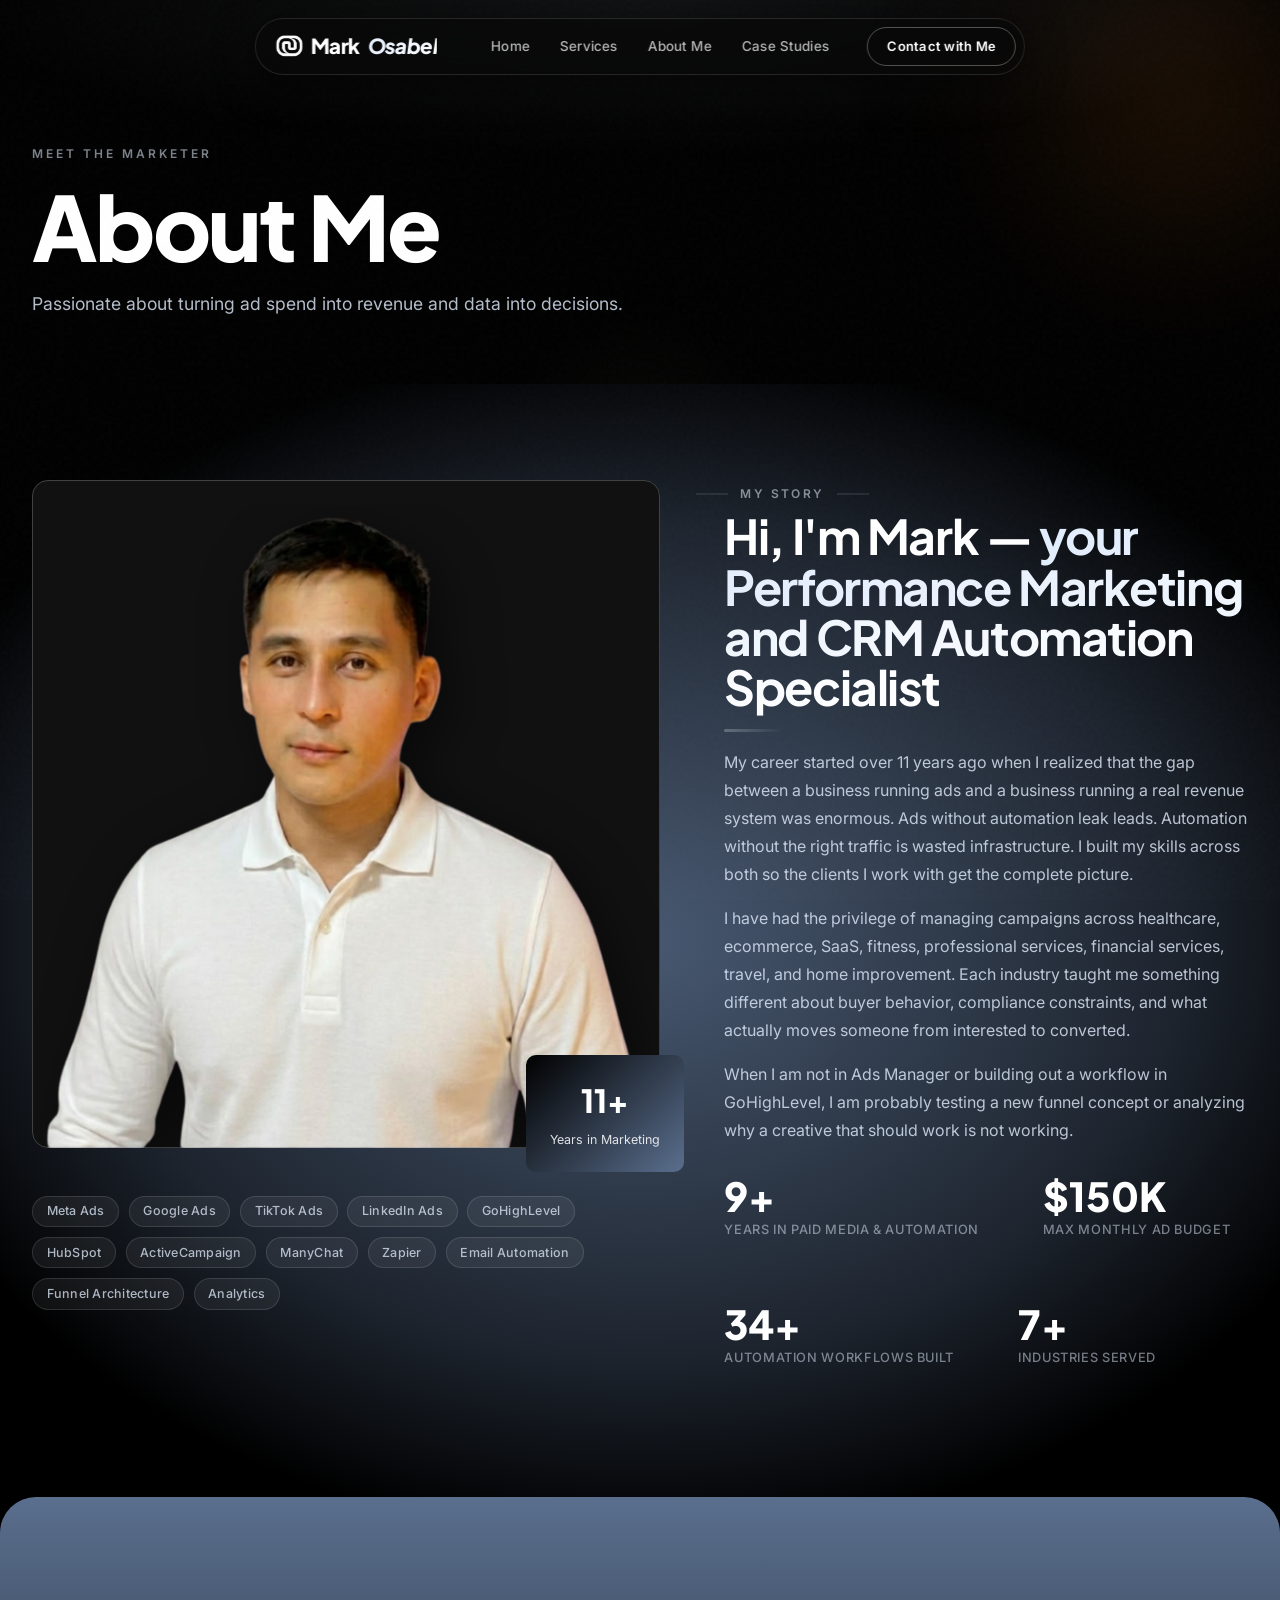
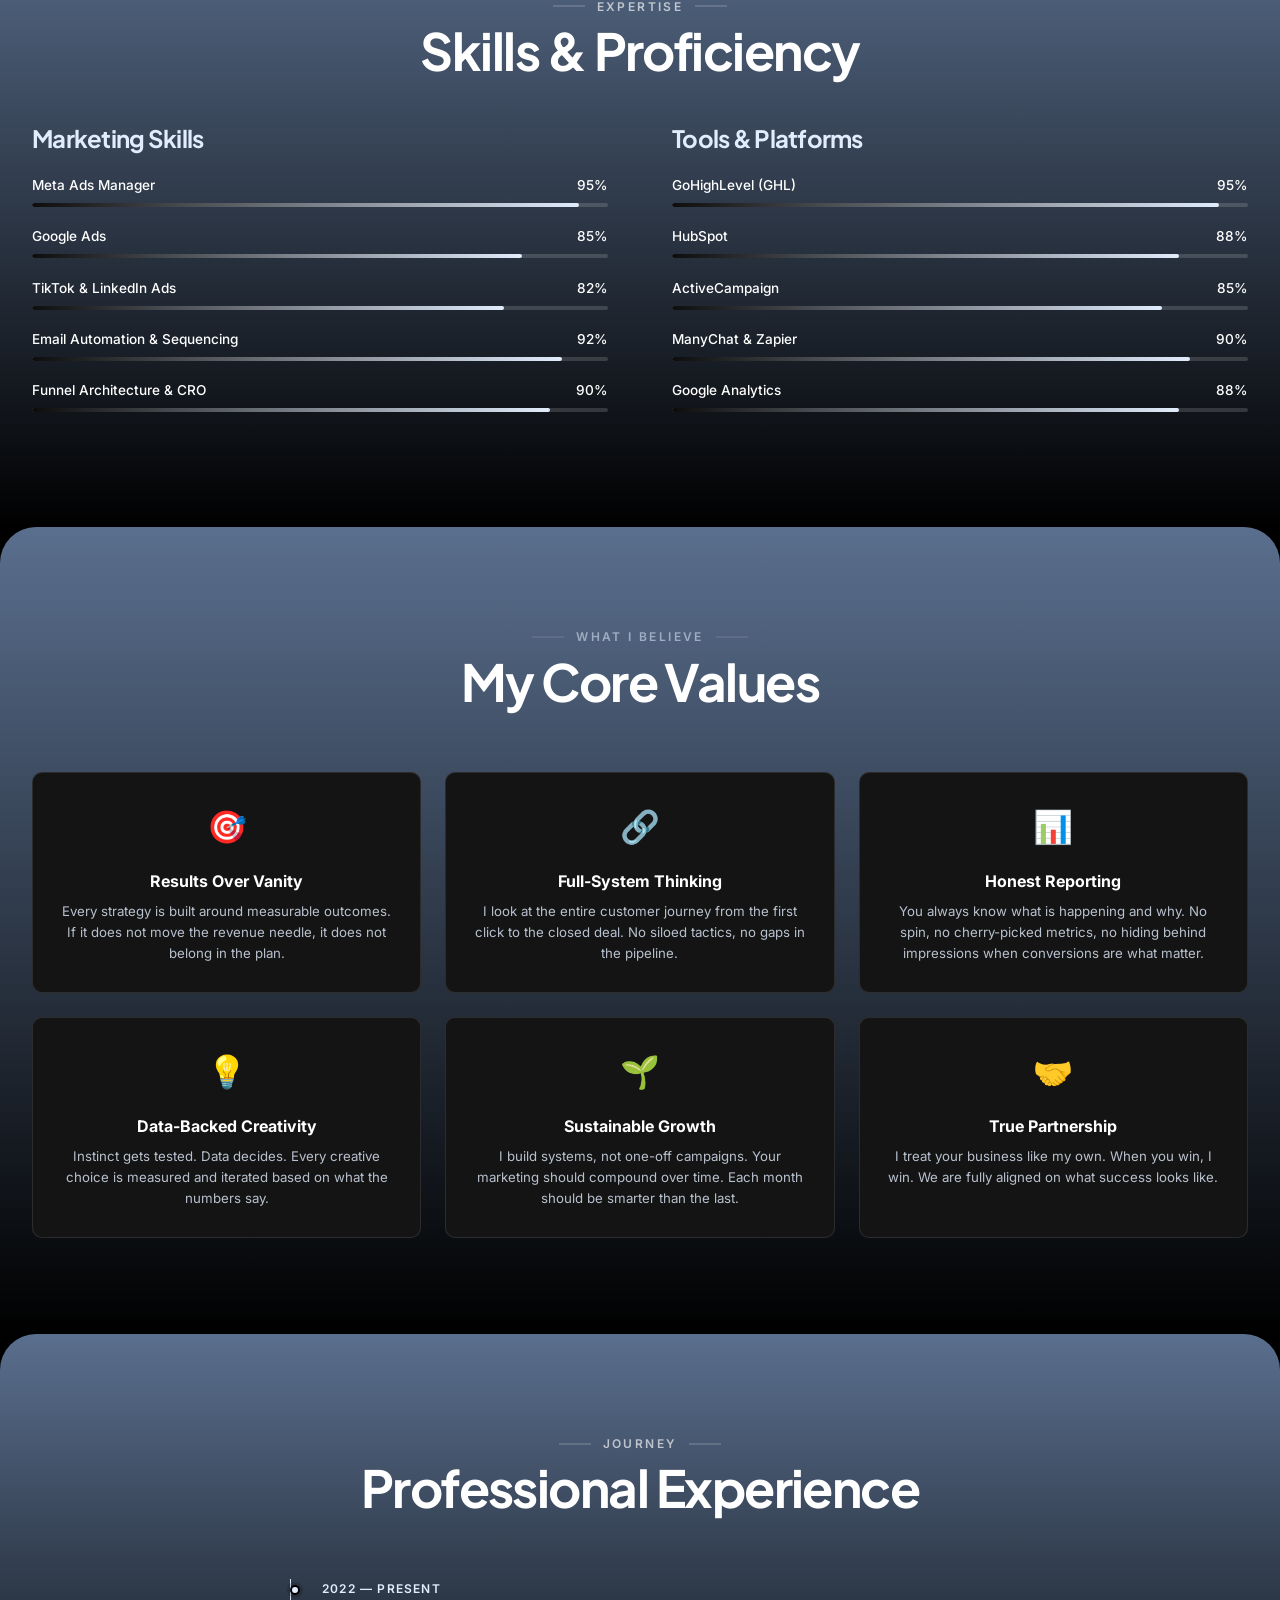
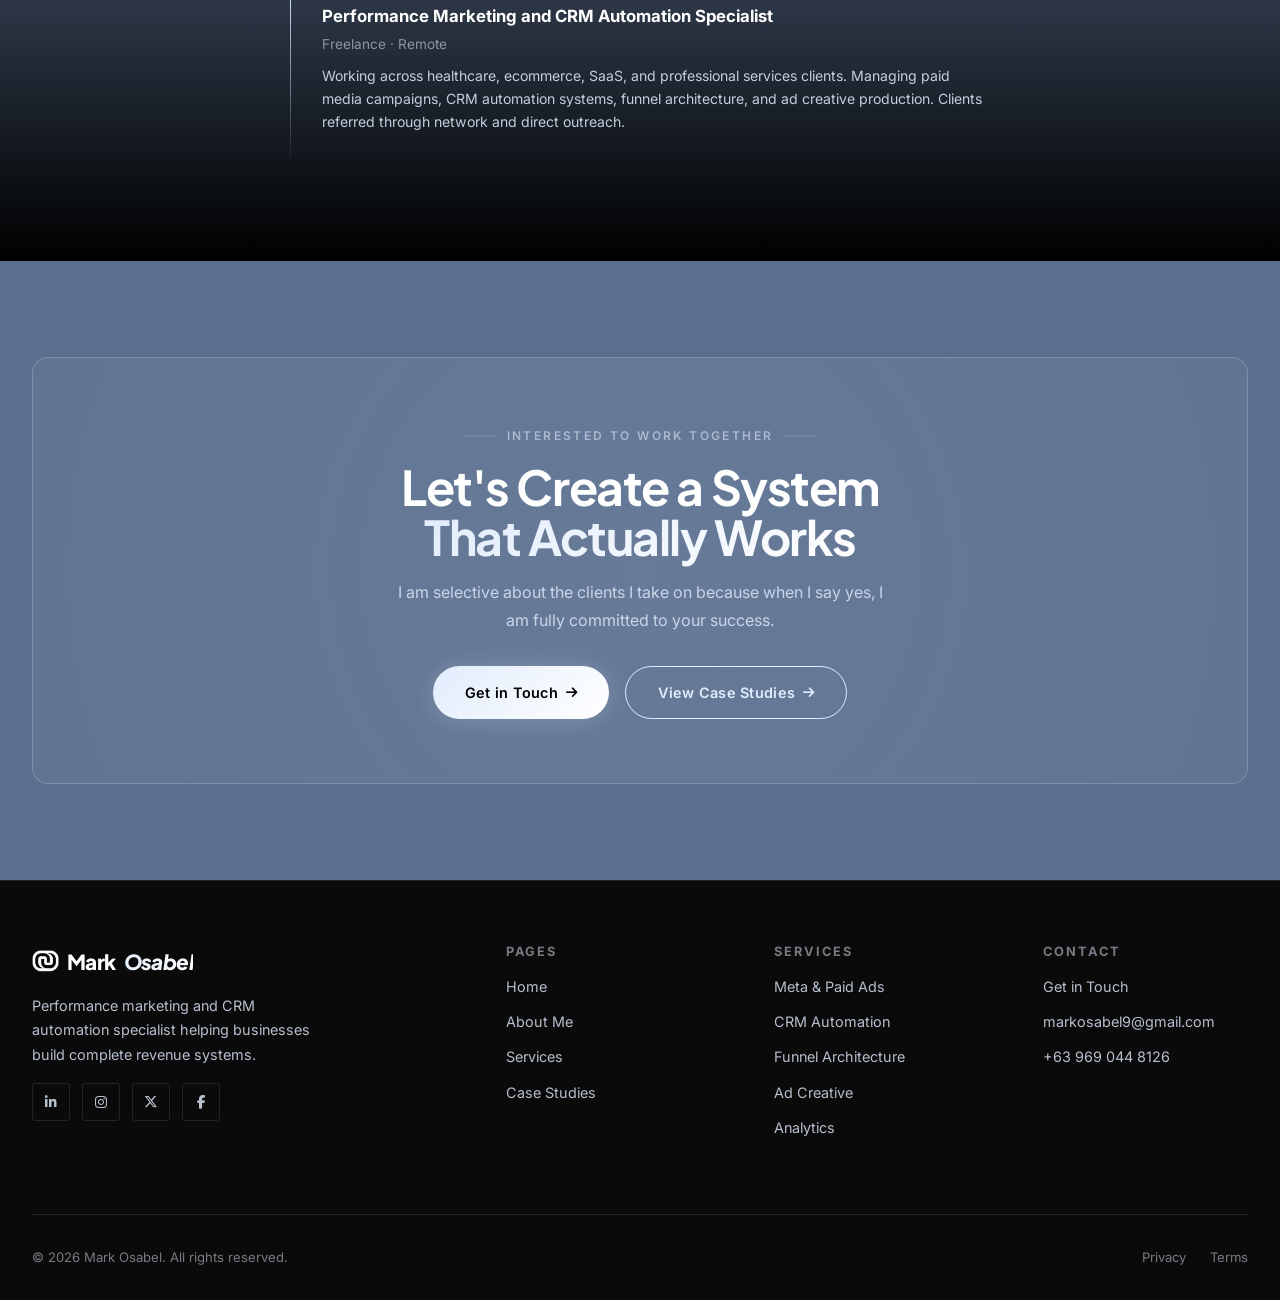
==== about.html @ a20d09ea "changing root folder to Mark_Portfolio" ====
<!DOCTYPE html>
<html lang="en">
<head>
  <meta charset="UTF-8" />
  <meta name="viewport" content="width=device-width, initial-scale=1.0" />
  <meta name="description" content="Learn about Mark Osabel — performance marketing and CRM automation specialist with 11+ years of experience in paid media and automation systems." />
  <title>About Me — Mark Osabel</title>
  <link rel="icon" href="data:image/svg+xml,<svg xmlns='http://www.w3.org/2000/svg' viewBox='0 0 100 100'><text y='.9em' font-size='90'>✦</text></svg>" />
  <link rel="stylesheet" href="css/main.css" />
  <link rel="stylesheet" href="css/animations.css" />
  <link rel="stylesheet" href="css/components.css" />
  <link rel="stylesheet" href="https://cdnjs.cloudflare.com/ajax/libs/font-awesome/6.5.0/css/all.min.css" />

  <style>
    /* ---- About Story ---- */
    .about-story-grid {
      display: grid;
      grid-template-columns: 1.2fr 1fr;
      gap: 4rem;
      align-items: start;
    }

    .about-story-img-wrap {
      position: relative;
    }

    .about-story-img {
      border-radius: var(--radius-xl);
      overflow: hidden;
      aspect-ratio: 16/17;
      background: #111111;
    }

    .about-story-img img {
      width: 100%; height: 100%;
      object-fit: contain;
      object-position: center bottom;
    }

    .about-story-img::after {
      content: '';
      position: absolute;
      inset: 0;
      border: 1px solid var(--border-accent);
      border-radius: var(--radius-xl);
      pointer-events: none;
    }

    .about-img-placeholder {
      width: 100%; height: 100%;
      background: linear-gradient(135deg, var(--dark-brown), var(--bg-surface-3));
      display: flex;
      align-items: center;
      justify-content: center;
      font-size: 5rem;
      color: var(--text-muted);
    }

    .about-accent-card {
      position: absolute;
      bottom: -1.5rem;
      right: -1.5rem;
      background: linear-gradient(135deg, #000000, #5A6F8E);
      color: var(--cream);
      border-radius: var(--radius-lg);
      padding: 1.25rem 1.5rem;
      text-align: center;
      min-width: 130px;
    }

    .about-accent-card strong {
      display: block;
      font-family: var(--font-heading);
      font-size: 2rem;
      font-weight: 800;
    }

    .about-accent-card span {
      font-size: 0.78rem;
      opacity: 0.85;
    }

    /* Values */
    .values-grid {
      display: grid;
      grid-template-columns: repeat(3, 1fr);
      gap: 1.5rem;
    }

    .value-card {
      background: var(--bg-card);
      border: 1px solid var(--border);
      border-radius: var(--radius-lg);
      padding: 1.75rem;
      text-align: center;
      transition: var(--transition-md);
    }

    .value-card:hover {
      border-color: var(--border-accent);
      transform: translateY(-4px);
    }

    .value-icon {
      font-size: 2rem;
      margin-bottom: 1rem;
      display: block;
    }

    .value-title {
      font-size: 1rem;
      font-weight: 700;
      color: var(--cream);
      margin-bottom: 0.4rem;
    }

    .value-desc {
      font-size: 0.83rem;
      color: var(--text-secondary);
      line-height: 1.6;
    }

    /* Skills section */
    .skills-section {
      border-top: none;
      border-bottom: none;
    }

    /* Story section — black bg + radial glow (matches homepage about preview) */
    #about-story {
      background: #000000;
      position: relative;
      overflow: hidden;
    }
    #about-story::before {
      content: '';
      position: absolute;
      inset: 0;
      background: radial-gradient(ellipse 85% 75% at 50% 50%,
        rgba(90, 111, 142, 0.80) 0%,
        rgba(90, 111, 142, 0.32) 50%,
        transparent 72%);
      pointer-events: none;
      z-index: 0;
    }
    #about-story .container {
      position: relative;
      z-index: 1;
    }

    /* CTA section */
    #about-cta {
      background: #5A6F8E !important;
    }

    .skills-layout {
      display: grid;
      grid-template-columns: 1fr 1fr;
      gap: 4rem;
      align-items: start;
    }

    /* Experience timeline */
    .exp-section {}

    @media (max-width: 900px) {
      .about-story-grid  { grid-template-columns: 1fr; }
      .values-grid       { grid-template-columns: repeat(2, 1fr); }
      .skills-layout     { grid-template-columns: 1fr; }
      .about-accent-card { right: 0; }
    }

    @media (max-width: 540px) {
      .values-grid { grid-template-columns: 1fr; }
    }

    /* ---- Navbar: floating pill ---- */
    #navbar {
      position: fixed !important;
      top: 1.1rem !important;
      left: 50% !important;
      right: auto !important;
      transform: translateX(-50%) !important;
      z-index: 9999 !important;
      background: rgba(8, 8, 8, 0.48) !important;
      backdrop-filter: blur(20px) saturate(180%) !important;
      -webkit-backdrop-filter: blur(20px) saturate(180%) !important;
      border: 1px solid rgba(255, 255, 255, 0.13) !important;
      border-radius: 999px !important;
      box-shadow: 0 4px 32px rgba(0, 0, 0, 0.45) !important;
      overflow: hidden !important;
    }
  </style>
</head>
<body class="inner-page">
  <!-- Loader -->

  <div class="noise-overlay" aria-hidden="true"></div>
  <div id="cursor-spotlight" aria-hidden="true"></div>
  <div id="cursor-dot"       aria-hidden="true"></div>
  <div id="cursor-ring"      aria-hidden="true"></div>

  <!-- Navbar -->
  <nav id="navbar" role="navigation" aria-label="Main navigation">
    <div class="nav-inner">
      <a href="index.html" class="nav-logo"><img src="assets/images/logomark.png" alt="" class="nav-logo-img" aria-hidden="true">Mark<span>Osabel</span></a>
      <ul class="nav-links" role="list">
        <li><a href="index.html">Home</a></li>
        <li><a href="services.html">Services</a></li>
        <li><a href="about.html" class="active">About Me</a></li>
        <li><a href="case-studies.html">Case Studies</a></li>
      </ul>
      <div class="nav-cta">
        <a href="contact.html" class="btn btn-primary">Contact with Me</a>
      </div>
      <button class="nav-hamburger"><span></span><span></span><span></span></button>
    </div>
  </nav>
  <div class="nav-mobile-overlay">
    <a href="index.html">Home</a>
    <a href="services.html">Services</a>
    <a href="about.html">About Me</a>
    <a href="case-studies.html">Case Studies</a>
    <a href="contact.html" style="color:var(--accent-light);">Contact</a>
  </div>

  <!-- Page Hero -->
  <section class="page-hero">
    <div class="orb orb-1" aria-hidden="true"></div>
    <div class="container">
      <span class="page-hero-label">Meet the Marketer</span>
      <h1 class="page-hero-title reveal">About Me</h1>
      <p class="section-subtitle reveal" style="margin:0;text-align:left;">
        Passionate about turning ad spend into revenue and data into decisions.
      </p>
    </div>
  </section>

  <!-- Story Section -->
  <section class="section" id="about-story">
    <div class="container">
      <div class="about-story-grid">
        <div>
          <div class="about-story-img-wrap reveal-left">
            <div class="about-story-img">
              <img src="assets/images/profile.png" alt="Mark Osabel" />
            </div>
            <div class="about-accent-card float-element">
              <strong>11+</strong>
              <span>Years in Marketing</span>
            </div>
          </div>
          <div class="skills-cloud" style="margin-top:3rem;">
            <span class="tag">Meta Ads</span>
            <span class="tag">Google Ads</span>
            <span class="tag">TikTok Ads</span>
            <span class="tag">LinkedIn Ads</span>
            <span class="tag">GoHighLevel</span>
            <span class="tag">HubSpot</span>
            <span class="tag">ActiveCampaign</span>
            <span class="tag">ManyChat</span>
            <span class="tag">Zapier</span>
            <span class="tag">Email Automation</span>
            <span class="tag">Funnel Architecture</span>
            <span class="tag">Analytics</span>
          </div>
        </div>

        <div class="reveal-right">
          <span class="section-label">My Story</span>
          <h2 style="font-size:clamp(2rem,4vw,3rem);margin-bottom:1rem;text-align:left;">
            Hi, I'm Mark — <span class="text-accent">your Performance Marketing and CRM Automation Specialist</span>
          </h2>
          <div class="divider"></div>

          <p style="margin-bottom:1rem;">
            My career started over 11 years ago when I realized that the gap between a business running ads and a business running a real revenue system was enormous. Ads without automation leak leads. Automation without the right traffic is wasted infrastructure. I built my skills across both so the clients I work with get the complete picture.
          </p>
          <p style="margin-bottom:1rem;">
            I have had the privilege of managing campaigns across healthcare, ecommerce, SaaS, fitness, professional services, financial services, travel, and home improvement. Each industry taught me something different about buyer behavior, compliance constraints, and what actually moves someone from interested to converted.
          </p>
          <p style="margin-bottom:2rem;">
            When I am not in Ads Manager or building out a workflow in GoHighLevel, I am probably testing a new funnel concept or analyzing why a creative that should work is not working.
          </p>

          <div class="stats-row stagger-children" style="margin-bottom:2rem;">
            <div class="stat-item">
              <span class="stat-number" data-counter data-target="11" data-suffix="+">11+</span>
              <span class="stat-label">Years in Paid Media &amp; Automation</span>
            </div>
            <div class="stat-item">
              <span class="stat-number">$150K</span>
              <span class="stat-label">Max Monthly Ad Budget</span>
            </div>
            <div class="stat-item">
              <span class="stat-number" data-counter data-target="40" data-suffix="+">40+</span>
              <span class="stat-label">Automation Workflows Built</span>
            </div>
            <div class="stat-item">
              <span class="stat-number" data-counter data-target="8" data-suffix="+">8+</span>
              <span class="stat-label">Industries Served</span>
            </div>
          </div>
        </div>
      </div>
    </div>
  </section>

  <!-- Skills Section -->
  <section class="section section-light skills-section section-gradient" id="about-skills">
    <div class="container">
      <div class="section-header" style="margin-bottom:3rem;">
        <span class="section-label">Expertise</span>
        <h2 class="section-title reveal">Skills &amp; Proficiency</h2>
      </div>

        <div class="skills-layout">
        <div class="reveal-left">
          <h4 style="margin-bottom:1.5rem;color:var(--accent-light);">Marketing Skills</h4>

          <div class="skill-bar-wrap">
            <div class="skill-bar-label"><span>Meta Ads Manager</span><span>95%</span></div>
            <div class="skill-bar-track"><div class="skill-bar-fill" data-width="95%"></div></div>
          </div>
          <div class="skill-bar-wrap">
            <div class="skill-bar-label"><span>Google Ads</span><span>85%</span></div>
            <div class="skill-bar-track"><div class="skill-bar-fill" data-width="85%"></div></div>
          </div>
          <div class="skill-bar-wrap">
            <div class="skill-bar-label"><span>TikTok &amp; LinkedIn Ads</span><span>82%</span></div>
            <div class="skill-bar-track"><div class="skill-bar-fill" data-width="82%"></div></div>
          </div>
          <div class="skill-bar-wrap">
            <div class="skill-bar-label"><span>Email Automation &amp; Sequencing</span><span>92%</span></div>
            <div class="skill-bar-track"><div class="skill-bar-fill" data-width="92%"></div></div>
          </div>
          <div class="skill-bar-wrap">
            <div class="skill-bar-label"><span>Funnel Architecture &amp; CRO</span><span>90%</span></div>
            <div class="skill-bar-track"><div class="skill-bar-fill" data-width="90%"></div></div>
          </div>
        </div>

        <div class="reveal-right">
          <h4 style="margin-bottom:1.5rem;color:var(--accent-light);">Tools &amp; Platforms</h4>

          <div class="skill-bar-wrap">
            <div class="skill-bar-label"><span>GoHighLevel (GHL)</span><span>95%</span></div>
            <div class="skill-bar-track"><div class="skill-bar-fill" data-width="95%"></div></div>
          </div>
          <div class="skill-bar-wrap">
            <div class="skill-bar-label"><span>HubSpot</span><span>88%</span></div>
            <div class="skill-bar-track"><div class="skill-bar-fill" data-width="88%"></div></div>
          </div>
          <div class="skill-bar-wrap">
            <div class="skill-bar-label"><span>ActiveCampaign</span><span>85%</span></div>
            <div class="skill-bar-track"><div class="skill-bar-fill" data-width="85%"></div></div>
          </div>
          <div class="skill-bar-wrap">
            <div class="skill-bar-label"><span>ManyChat &amp; Zapier</span><span>90%</span></div>
            <div class="skill-bar-track"><div class="skill-bar-fill" data-width="90%"></div></div>
          </div>
          <div class="skill-bar-wrap">
            <div class="skill-bar-label"><span>Google Analytics</span><span>88%</span></div>
            <div class="skill-bar-track"><div class="skill-bar-fill" data-width="88%"></div></div>
          </div>
        </div>
      </div>
    </div>
  </section>

  <!-- Values -->
  <section class="section section-gradient" id="about-values">
    <div class="container">
      <div class="section-header">
        <span class="section-label">What I Believe</span>
        <h2 class="section-title reveal">My Core Values</h2>
      </div>

      <div class="values-grid stagger-children">
        <div class="value-card" data-tilt="5">
          <span class="value-icon">🎯</span>
          <div class="value-title">Results Over Vanity</div>
          <p class="value-desc">Every strategy is built around measurable outcomes. If it does not move the revenue needle, it does not belong in the plan.</p>
        </div>
        <div class="value-card" data-tilt="5">
          <span class="value-icon">🔗</span>
          <div class="value-title">Full-System Thinking</div>
          <p class="value-desc">I look at the entire customer journey from the first click to the closed deal. No siloed tactics, no gaps in the pipeline.</p>
        </div>
        <div class="value-card" data-tilt="5">
          <span class="value-icon">📊</span>
          <div class="value-title">Honest Reporting</div>
          <p class="value-desc">You always know what is happening and why. No spin, no cherry-picked metrics, no hiding behind impressions when conversions are what matter.</p>
        </div>
        <div class="value-card" data-tilt="5">
          <span class="value-icon">💡</span>
          <div class="value-title">Data-Backed Creativity</div>
          <p class="value-desc">Instinct gets tested. Data decides. Every creative choice is measured and iterated based on what the numbers say.</p>
        </div>
        <div class="value-card" data-tilt="5">
          <span class="value-icon">🌱</span>
          <div class="value-title">Sustainable Growth</div>
          <p class="value-desc">I build systems, not one-off campaigns. Your marketing should compound over time. Each month should be smarter than the last.</p>
        </div>
        <div class="value-card" data-tilt="5">
          <span class="value-icon">🤝</span>
          <div class="value-title">True Partnership</div>
          <p class="value-desc">I treat your business like my own. When you win, I win. We are fully aligned on what success looks like.</p>
        </div>
      </div>
    </div>
  </section>

  <!-- Experience Timeline -->
  <section class="section section-light section-gradient" id="about-experience">
    <div class="container">
      <div class="section-header">
        <span class="section-label">Journey</span>
        <h2 class="section-title reveal">Professional Experience</h2>
      </div>

      <div style="max-width:700px;margin:0 auto;" class="reveal">
        <div class="timeline">
          <div class="timeline-item">
            <div class="timeline-date">2022 — Present</div>
            <div class="timeline-title">Performance Marketing and CRM Automation Specialist</div>
            <div class="timeline-company">Freelance · Remote</div>
            <p class="timeline-desc">Working across healthcare, ecommerce, SaaS, and professional services clients. Managing paid media campaigns, CRM automation systems, funnel architecture, and ad creative production. Clients referred through network and direct outreach.</p>
          </div>
        </div>
      </div>
    </div>
  </section>

  <!-- CTA -->
  <section class="section" id="about-cta">
    <div class="container">
      <div class="cta-band reveal-scale">
        <span class="section-label" style="margin-bottom:1rem;">Interested to Work Together</span>
        <h2>Let's Create a System<br/><span class="text-accent">That Actually Works</span></h2>
        <p>I am selective about the clients I take on because when I say yes, I am fully committed to your success.</p>
        <div style="display:flex;gap:1rem;justify-content:center;flex-wrap:wrap;">
          <a href="contact.html" class="btn btn-primary">Get in Touch <i class="fas fa-arrow-right"></i></a>
          <a href="case-studies.html" class="btn btn-secondary">View Case Studies <i class="fas fa-arrow-right"></i></a>
        </div>
      </div>
    </div>
  </section>

  <!-- Footer -->
  <footer>
    <div class="footer-inner">
      <div class="footer-top">
        <div class="footer-brand">
          <a href="index.html" class="nav-logo" style="font-size:1.3rem;"><img src="assets/images/logomark.png" alt="" class="nav-logo-img" aria-hidden="true">Mark<span>Osabel</span></a>
          <p>Performance marketing and CRM automation specialist helping businesses build complete revenue systems.</p>
          <div class="footer-social">
            <a href="#" class="social-link" aria-label="LinkedIn"><i class="fab fa-linkedin-in"></i></a>
            <a href="#" class="social-link" aria-label="Instagram"><i class="fab fa-instagram"></i></a>
            <a href="#" class="social-link" aria-label="Twitter/X"><i class="fab fa-x-twitter"></i></a>
            <a href="#" class="social-link" aria-label="Facebook"><i class="fab fa-facebook-f"></i></a>
          </div>
        </div>
        <div class="footer-col">
          <h5>Pages</h5>
          <ul>
            <li><a href="index.html">Home</a></li>
            <li><a href="about.html">About Me</a></li>
            <li><a href="services.html">Services</a></li>
            <li><a href="case-studies.html">Case Studies</a></li>
          </ul>
        </div>
        <div class="footer-col">
          <h5>Services</h5>
          <ul>
            <li><a href="services.html">Meta &amp; Paid Ads</a></li>
            <li><a href="services.html">CRM Automation</a></li>
            <li><a href="services.html">Funnel Architecture</a></li>
            <li><a href="services.html">Ad Creative</a></li>
            <li><a href="services.html">Analytics</a></li>
          </ul>
        </div>
        <div class="footer-col">
          <h5>Contact</h5>
          <ul>
            <li><a href="contact.html">Get in Touch</a></li>
            <li><a href="mailto:markosabel9@gmail.com">markosabel9@gmail.com</a></li>
            <li><a href="tel:+639690448126">+63 969 044 8126</a></li>
          </ul>
        </div>
      </div>
      <div class="footer-bottom">
        <span>© 2026 Mark Osabel. All rights reserved.</span>
        <div style="display:flex;gap:1.5rem;"><a href="#">Privacy</a><a href="#">Terms</a></div>
      </div>
    </div>
  </footer>

  <button id="back-to-top" aria-label="Back to top" style="position:fixed;bottom:2rem;right:2rem;width:44px;height:44px;background:var(--accent);color:var(--cream);border:none;border-radius:50%;display:flex;align-items:center;justify-content:center;font-size:1rem;cursor:pointer;opacity:0;visibility:hidden;transition:opacity 0.3s,visibility 0.3s,transform 0.3s;z-index:500;box-shadow:var(--shadow-accent);">
    <i class="fas fa-arrow-up"></i>
  </button>
  <style>#back-to-top.visible{opacity:1;visibility:visible;}#back-to-top:hover{transform:translateY(-3px);background:var(--accent-light);}</style>

  <script src="js/main.js"></script>
  <script src="js/cursor.js"></script>
  <script src="js/animations.js"></script>
</body>
</html>
---- css/main.css ----
# Gradient divider between hero and bento grid
.section-gradient-divider {
  width: 100%;
  height: 260px;
  background: linear-gradient(180deg, transparent 0%, #5A6F8E 100%);
  flex-shrink: 0;
  margin-top: -1px; /* prevent sub-pixel gap with hero section */
}
/* ============================================================
   FILE: css/main.css
   Global Styles, CSS Variables, Reset, Typography, Layout
   ============================================================ */

/* --- Google Fonts --- */
@import url('https://fonts.googleapis.com/css2?family=Plus+Jakarta+Sans:ital,wght@0,300;0,400;0,500;0,600;0,700;0,800;1,400&family=Inter:wght@300;400;500;600;700;800&display=swap');

/* --- CSS Custom Properties --- */
:root {
  /* Color Palette — Navy / Teal / Gold / Cream */
  --cream:          #ffffff;
  --warm-brown:     #0d0d0d;
  --dark-brown:     #080808;
  --dark-gray:      #050505;
  --near-black:     #000000;

  /* Extended palette */
  --accent:         #e1ecfc;
  --accent-light:   #e1ecfc;
  --accent-glow:    rgba(225, 236, 252, 0.10);
  --cream-muted:    rgba(255, 255, 255, 0.65);
  --cream-faint:    rgba(255, 255, 255, 0.08);

  /* Surfaces */
  --bg-primary:     #000000;
  --bg-surface:     #0a0a0a;
  --bg-surface-2:   #111111;
  --bg-surface-3:   #1a1a1a;
  --bg-card:        #141414;

  /* Text */
  --text-primary:   #ffffff;
  --text-secondary: rgba(225, 236, 252, 0.80);
  --text-muted:     rgba(225, 236, 252, 0.50);

  /* Borders */
  --border:         rgba(255, 255, 255, 0.10);
  --border-hover:   rgba(225, 236, 252, 0.35);
  --border-accent:  rgba(225, 236, 252, 0.22);

  /* Typography */
  --font-heading:   'Plus Jakarta Sans', -apple-system, sans-serif;
  --font-body:      'Inter', -apple-system, sans-serif;

  /* Spacing */
  --space-xs:  0.5rem;
  --space-sm:  1rem;
  --space-md:  2rem;
  --space-lg:  4rem;
  --space-xl:  6rem;
  --space-2xl: 8rem;

  /* Transitions */
  --ease:          cubic-bezier(0.4, 0, 0.2, 1);
  --ease-bounce:   cubic-bezier(0.34, 1.56, 0.64, 1);
  --ease-in:       cubic-bezier(0.4, 0, 1, 1);
  --ease-out:      cubic-bezier(0, 0, 0.2, 1);
  --transition:    all 0.3s var(--ease);
  --transition-md: all 0.5s var(--ease);
  --transition-slow: all 0.7s var(--ease);

  /* Shadows */
  --shadow-sm:     0 1px 4px rgba(0, 0, 0, 0.40);
  --shadow:        0 2px 16px rgba(0, 0, 0, 0.50);
  --shadow-lg:     0 6px 32px rgba(0, 0, 0, 0.60);
  --shadow-accent: 0 2px 24px rgba(225, 236, 252, 0.15);
  --shadow-glow:   0 0 48px rgba(225, 236, 252, 0.08);

  /* Border Radius — minimal/angular */
  --radius-sm:  3px;
  --radius:     6px;
  --radius-lg:  10px;
  --radius-xl:  16px;
  --radius-full: 999px;

  /* Layout */
  --max-width:     1280px;
  --nav-height:    80px;
}

/* --- Reset --- */
*, *::before, *::after {
  margin: 0;
  padding: 0;
  box-sizing: border-box;
}

html {
  font-size: 16px;
  scroll-behavior: smooth;
  -webkit-text-size-adjust: 100%;
}

body {
  background-color: var(--bg-primary);
  color: var(--text-primary);
  font-family: var(--font-body);
  font-weight: 400;
  line-height: 1.6;
  overflow-x: hidden;
  cursor: default;
  -webkit-font-smoothing: antialiased;
  -moz-osx-font-smoothing: grayscale;
}

/* Restore cursor on touch devices */
@media (hover: none) {
  body { cursor: auto; }
}

img {
  max-width: 100%;
  height: auto;
  display: block;
}

a {
  color: inherit;
  text-decoration: none;
  transition: var(--transition);
}

ul, ol {
  list-style: none;
}

button {
  cursor: pointer;
  font-family: var(--font-body);
  border: none;
  background: none;
  outline: none;
}

input, textarea, select {
  font-family: var(--font-body);
  outline: none;
}

/* --- Typography --- */
h1, h2, h3, h4, h5, h6 {
  font-family: var(--font-heading);
  font-weight: 700;
  line-height: 1.05;
  letter-spacing: -0.03em;
  color: #ffffff;
}

h1 { font-size: clamp(2.5rem, 6vw, 5rem); }
h2 { font-size: clamp(2rem, 4vw, 3.5rem); }
h3 { font-size: clamp(1.4rem, 2.5vw, 2rem); }
h4 { font-size: clamp(1.1rem, 2vw, 1.5rem); }
h5 { font-size: 1.1rem; }

p {
  color: rgba(225, 236, 252, 0.80);
  line-height: 1.75;
  font-size: 1rem;
}

/* --- Layout Utilities --- */
.container {
  width: 100%;
  max-width: var(--max-width);
  margin: 0 auto;
  padding: 0 var(--space-md);
}

@media (max-width: 768px) {
  .container { padding: 0 var(--space-sm); }
}

.section {
  padding: var(--space-xl) 0;
}

@media (max-width: 768px) {
  .section { padding: var(--space-lg) 0; }
}

.section-header {
  text-align: center;
  margin-bottom: var(--space-lg);
}

.section-label {
  display: inline-block;
  font-family: var(--font-body);
  font-size: 0.75rem;
  font-weight: 600;
  letter-spacing: 0.2em;
  text-transform: uppercase;
  color: rgba(225, 236, 252, 0.55);
  margin-bottom: var(--space-xs);
  position: relative;
  padding: 0 var(--space-sm);
}

.section-label::before,
.section-label::after {
  content: '';
  position: absolute;
  top: 50%;
  width: 2rem;
  height: 1px;
  background: rgba(255, 255, 255, 0.18);
  transform: translateY(-50%);
}
.section-label::before { right: 100%; margin-right: -var(--space-xs); right: calc(100% - 0.25rem); }
.section-label::after  { left: calc(100% - 0.25rem); }

.section-title {
  font-size: clamp(2rem, 4vw, 3.2rem);
  margin-bottom: var(--space-sm);
}

.section-subtitle {
  font-size: 1.1rem;
  color: var(--text-secondary);
  max-width: 600px;
  margin: 0 auto;
}

/* --- Buttons --- */
.btn {
  display: inline-flex;
  align-items: center;
  gap: 0.5rem;
  padding: 0.85rem 2rem;
  border-radius: var(--radius-full);
  font-family: var(--font-body);
  font-size: 0.9rem;
  font-weight: 600;
  letter-spacing: 0.02em;
  transition: var(--transition);
  position: relative;
  overflow: hidden;
  cursor: pointer;
  white-space: nowrap;
}

.btn::after {
  content: '';
  position: absolute;
  inset: 0;
  background: rgba(255, 255, 255, 0.06);
  opacity: 0;
  transition: var(--transition);
  border-radius: inherit;
}

.btn:hover::after { opacity: 1; }

/* Primary CTA: Gradient bg + dark text */
.btn-primary {
  background: linear-gradient(135deg, #e1ecfc, #ffffff);
  color: #000000;
  box-shadow: 0 2px 24px rgba(225, 236, 252, 0.22);
}

.btn-primary:hover {
  background: linear-gradient(135deg, #ffffff, #e1ecfc);
  color: #000000;
  transform: translateY(-2px);
  box-shadow: 0 8px 30px rgba(225, 236, 252, 0.28);
}

/* Secondary: Gradient border + text */
.btn-secondary {
  background: transparent;
  color: #e1ecfc;
  border: 1px solid #e1ecfc;
}

.btn-secondary:hover {
  background: linear-gradient(135deg, #e1ecfc, #ffffff);
  color: #000000;
  border-color: transparent;
  transform: translateY(-2px);
}

.btn-outline {
  background: transparent;
  color: rgba(225, 236, 252, 0.80);
  border: 1px solid rgba(255, 255, 255, 0.20);
  backdrop-filter: blur(10px);
}

.btn-outline:hover {
  background: rgba(255, 255, 255, 0.06);
  border-color: rgba(255, 255, 255, 0.40);
  color: #ffffff;
}

.btn svg, .btn i {
  font-size: 0.9em;
  transition: transform 0.3s var(--ease);
}

.btn:hover svg,
.btn:hover i {
  transform: translateX(3px);
}

/* Arrow icon */
.btn-arrow::after {
  content: '↗';
  font-style: normal;
  transition: transform 0.3s var(--ease);
  background: none;
  position: static;
  opacity: 1;
}
.btn-arrow:hover::after {
  transform: translate(3px, -3px);
  opacity: 1;
  background: none;
}

/* --- Tags / Badges --- */
.tag {
  display: inline-block;
  padding: 0.3rem 0.85rem;
  background: rgba(255, 255, 255, 0.06);
  border: 1px solid rgba(255, 255, 255, 0.12);
  border-radius: var(--radius-full);
  font-size: 0.78rem;
  font-weight: 500;
  color: rgba(225, 236, 252, 0.75);
  letter-spacing: 0.02em;
  transition: var(--transition);
}

.tag:hover {
  background: rgba(225, 236, 252, 0.10);
  border-color: #e1ecfc;
  color: #e1ecfc;
}

/* --- Grid Layouts --- */
.grid-2 { display: grid; grid-template-columns: repeat(2, 1fr); gap: var(--space-md); }
.grid-3 { display: grid; grid-template-columns: repeat(3, 1fr); gap: var(--space-md); }
.grid-4 { display: grid; grid-template-columns: repeat(4, 1fr); gap: var(--space-md); }

@media (max-width: 1024px) {
  .grid-4 { grid-template-columns: repeat(2, 1fr); }
  .grid-3 { grid-template-columns: repeat(2, 1fr); }
}

@media (max-width: 640px) {
  .grid-2, .grid-3, .grid-4 { grid-template-columns: 1fr; }
}

/* --- Dividers --- */
.divider {
  width: 60px;
  height: 3px;
  background: linear-gradient(90deg, rgba(255, 255, 255, 0.25), transparent);
  border-radius: var(--radius-full);
  margin: var(--space-sm) 0;
}

.divider-center { margin: var(--space-sm) auto; }

/* --- Utility classes --- */
.text-accent {
  background: linear-gradient(135deg, #e1ecfc, #ffffff);
  -webkit-background-clip: text;
  -webkit-text-fill-color: transparent;
  background-clip: text;
}
.text-cream    { color: var(--cream); }
.text-muted    { color: var(--text-muted); }
.text-center   { text-align: center; }
.text-right    { text-align: right; }
.italic        { font-style: italic; }
.font-heading  { font-family: var(--font-heading); }
.visually-hidden {
  position: absolute;
  width: 1px;
  height: 1px;
  overflow: hidden;
  clip: rect(0 0 0 0);
}

.flex         { display: flex; }
.flex-center  { display: flex; align-items: center; justify-content: center; }
.flex-between { display: flex; align-items: center; justify-content: space-between; }
.flex-col     { display: flex; flex-direction: column; }
.gap-sm       { gap: var(--space-sm); }
.gap-md       { gap: var(--space-md); }
.gap-lg       { gap: var(--space-lg); }

/* --- Page header (inner pages) --- */
.page-hero {
  padding: calc(var(--nav-height) + var(--space-lg)) 0 var(--space-lg);
  position: relative;
  overflow: hidden;
}

.page-hero::before {
  content: '';
  position: absolute;
  top: 0; left: 0; right: 0; bottom: 0;
  background: radial-gradient(ellipse 80% 60% at 50% 0%, rgba(225, 236, 252, 0.08), transparent 70%);
  pointer-events: none;
}

.page-hero-label {
  font-size: 0.75rem;
  font-weight: 600;
  letter-spacing: 0.25em;
  text-transform: uppercase;
  color: rgba(225, 236, 252, 0.55);
  margin-bottom: var(--space-sm);
  display: block;
}

.page-hero-title {
  font-size: clamp(3rem, 7vw, 6rem);
  font-weight: 800;
  color: #ffffff;
  margin-bottom: var(--space-sm);
}

/* --- Stats --- */
.stats-row {
  display: flex;
  gap: var(--space-lg);
  flex-wrap: wrap;
}

.stat-item {
  display: flex;
  flex-direction: column;
  gap: 0.25rem;
}

.stat-number {
  font-family: var(--font-heading);
  font-size: 2.5rem;
  font-weight: 800;
  color: #ffffff;
  line-height: 1;
}

.stat-label {
  font-size: 0.8rem;
  color: var(--text-muted);
  font-weight: 500;
  letter-spacing: 0.05em;
  text-transform: uppercase;
}

/* ============================================================
   SERVICES PREVIEW CARDS
   ============================================================ */
#services-cards {
  background: linear-gradient(180deg, #000000 0%, #5A6F8E 180px, #5A6F8E 100%);
  padding: 6rem 0 5rem;
  margin-top: 0;
  position: relative;
  z-index: 1;
}

.sc-container {
  width: 100%;
  max-width: 1280px;
  margin: 0 auto;
  padding: 0 2rem;
}

/* 2-column asymmetric bento grid */
.sc-grid {
  display: grid;
  grid-template-columns: 1.15fr 1fr;
  gap: 1.25rem;
  align-items: start;
}

/* Each card is the grid item — cardbg.png visible in padding around image */
.sc-card {
  border-radius: 20px;
  overflow: hidden;
  background-image: url('../assets/images/cardbg.png');
  background-size: cover;
  background-position: center;
  box-shadow: 0 20px 60px rgba(0, 0, 0, 0.45);
  border: 1px solid rgba(255, 255, 255, 0.08);
  display: flex;
  flex-direction: column;
  padding: 1rem;
  gap: 0.75rem;
}

/* Asymmetric heights — diagonal tall/short pattern */
.sc-card--1 { min-height: 500px; }
.sc-card--2 { min-height: 320px; }
.sc-card--3 { min-height: 320px; }
.sc-card--4 { min-height: 480px; }

/* Image container fills available card height */
.sc-card-img-wrap {
  flex: 1;
  border-radius: 12px;
  overflow: hidden;
  min-height: 120px;
}

.sc-card-img-wrap img {
  width: 100%;
  height: 100%;
  object-fit: cover;
  display: block;
}

.sc-card-body {
  flex-shrink: 0;
  padding: 0.25rem 0.25rem 0.25rem;
}

.sc-eyebrow {
  display: block;
  font-size: 0.75rem;
  font-weight: 700;
  letter-spacing: 0.18em;
  text-transform: uppercase;
  color: rgba(255, 255, 255, 0.55);
  margin-bottom: 0.35rem;
}


.sc-title-desc-wrap {
  display: flex;
  flex-direction: column;
  align-items: flex-start;
  gap: 0.25rem;
  position: relative;
}

.sc-title {
  font-size: 1.6rem;
  font-weight: 800;
  color: #ffffff;
  line-height: 1.15;
  margin: 0;
  transition: color 0.3s var(--ease);
}

.sc-desc {
  opacity: 0;
  max-height: 0;
  color: var(--accent-light);
  font-size: 1rem;
  font-weight: 500;
  margin-left: 0;
  margin-top: 0.25rem;
  overflow: hidden;
  transition: opacity 0.35s var(--ease), max-height 0.35s var(--ease);
  pointer-events: none;
}

.sc-card:hover .sc-desc,
.sc-card:focus-within .sc-desc {
  opacity: 1;
  max-height: 200px;
  pointer-events: auto;
  padding: 0.5rem 0.75rem;
}

.sc-card:hover .sc-title,
.sc-card:focus-within .sc-title {
  color: var(--accent);
}

@media (max-width: 600px) {
  .sc-grid { grid-template-columns: 1fr; }
  .sc-card--1, .sc-card--2, .sc-card--3, .sc-card--4 { min-height: 280px; }
}

/* ============================================================
   HERO → ABOUT GRADIENT DIVIDER
   ============================================================ */


/* ============================================================
   LIGHT SECTION — Floral White alternating backgrounds
   Smoky Black → Navy → Smoky Black → Navy…
   Apply class "section-light" to even sections.
   ============================================================ */
/* ---- Services Preview: scroll-driven gradient + rounded top corners ---- */
#services-preview {
  background: linear-gradient(to bottom, #5A6F8E 0%, #000000 100%);
  border-radius: 36px 36px 0 0;
  position: relative;
  overflow: hidden;
}

/* ---- Work (Case Studies) + Testimonials: same treatment ---- */
#work {
  background: linear-gradient(to bottom, #5A6F8E 0%, #000000 100%) !important;
  border-radius: 36px 36px 0 0;
  position: relative;
  overflow: hidden;
}

#testimonials {
  background: linear-gradient(to bottom, #5A6F8E 0%, #000000 100%);
  border-radius: 36px 36px 0 0;
  position: relative;
  overflow: hidden;
}

/* ---- Reusable scroll-driven gradient section (all pages) ---- */
.section-gradient {
  background: linear-gradient(to bottom, #5A6F8E 0%, #000000 100%) !important;
  border-radius: 36px 36px 0 0;
  position: relative;
  overflow: hidden;
  border-top: none !important;
  border-bottom: none !important;
}

.section-light {
  background: #5A6F8E;
  /* On slate blue — white text, dark cards */
  --accent-light:   #e1ecfc;
  --text-secondary: rgba(225, 236, 252, 0.85);
  --text-muted:     rgba(225, 236, 252, 0.55);
  --bg-card:        rgba(0, 0, 0, 0.28);
  --border:         rgba(255, 255, 255, 0.15);
  --border-hover:   rgba(225, 236, 252, 0.45);
  --border-accent:  rgba(255, 255, 255, 0.25);
  --accent-glow:    rgba(0, 0, 0, 0.15);
  --shadow-accent:  0 2px 24px rgba(0, 0, 0, 0.30);
}

/* Headings → White on Slate Blue */
.section-light h1, .section-light h2,
.section-light h3, .section-light h4,
.section-light h5, .section-light h6 { color: #ffffff; }

.section-light p             { color: rgba(225, 236, 252, 0.85); }
.section-light .text-accent {
  background: linear-gradient(135deg, #e1ecfc, #ffffff);
  -webkit-background-clip: text;
  -webkit-text-fill-color: transparent;
  background-clip: text;
}

/* Section chrome */
.section-light .section-label        { color: rgba(255, 255, 255, 0.65); }
.section-light .section-label::before,
.section-light .section-label::after  { background: rgba(255, 255, 255, 0.30); }
.section-light .section-subtitle     { color: rgba(225, 236, 252, 0.80); }
.section-light .stat-number          { color: #ffffff; }
.section-light .stat-label           { color: rgba(225, 236, 252, 0.60); }
.section-light .divider              { background: linear-gradient(90deg, rgba(255, 255, 255, 0.40), transparent); }

/* Service cards — dark card on blue bg */
.section-light .service-card {
  background: rgba(0, 0, 0, 0.28);
  box-shadow: 0 2px 20px rgba(0, 0, 0, 0.20);
  border-color: rgba(255, 255, 255, 0.12);
}
.section-light .service-card:hover  { box-shadow: 0 8px 36px rgba(0, 0, 0, 0.35); }
.section-light .service-card h4     { color: #ffffff; }
.section-light .service-card p      { color: rgba(225, 236, 252, 0.80); }
.section-light .service-icon {
  background: rgba(225, 236, 252, 0.10);
  border-color: rgba(225, 236, 252, 0.25);
  color: #e1ecfc;
}
.section-light .service-card:hover .service-icon {
  background: linear-gradient(135deg, #e1ecfc, #ffffff);
  color: #000000;
}

/* Testimonial cards */
.section-light .testimonial-card {
  background: rgba(0, 0, 0, 0.28);
  box-shadow: 0 2px 20px rgba(0, 0, 0, 0.20);
  border-color: rgba(255, 255, 255, 0.12);
}
.section-light .testimonial-text         { color: rgba(225, 236, 252, 0.85); }
.section-light .testimonial-author-name  { color: #ffffff; }
.section-light .testimonial-author-role  { color: rgba(225, 236, 252, 0.60); }
.section-light .stars {
  background: linear-gradient(135deg, #e1ecfc, #ffffff);
  -webkit-background-clip: text;
  -webkit-text-fill-color: transparent;
  background-clip: text;
}

/* Buttons on blue sections */
.section-light .btn-primary {
  background: linear-gradient(135deg, #e1ecfc, #ffffff);
  color: #000000;
  box-shadow: 0 2px 24px rgba(225, 236, 252, 0.20);
}
.section-light .btn-primary:hover {
  background: linear-gradient(135deg, #ffffff, #e1ecfc);
  color: #000000;
  box-shadow: 0 8px 24px rgba(225, 236, 252, 0.22);
}
.section-light .btn-secondary {
  border-color: #e1ecfc;
  color: #e1ecfc;
}
.section-light .btn-secondary:hover {
  background: linear-gradient(135deg, #e1ecfc, #ffffff);
  color: #000000;
  border-color: transparent;
}
.section-light .btn-outline {
  border-color: rgba(255, 255, 255, 0.30);
  color: rgba(255, 255, 255, 0.80);
}
.section-light .btn-outline:hover {
  background: rgba(255, 255, 255, 0.10);
  border-color: #ffffff;
  color: #ffffff;
}

/* Carousel controls */
.section-light .carousel-btn {
  background: linear-gradient(135deg, #e1ecfc, #ffffff);
  border: none;
  color: #000000;
  box-shadow: 0 2px 24px rgba(225, 236, 252, 0.20);
}
.section-light .carousel-btn:hover {
  background: linear-gradient(135deg, #ffffff, #e1ecfc);
  color: #000000;
  box-shadow: 0 8px 30px rgba(225, 236, 252, 0.28);
}
.section-light .carousel-dot        { background: rgba(255, 255, 255, 0.35); }
.section-light .carousel-dot.active { background: #ffffff; width: 24px; }

/* --- Card base --- */
.card {
  background: var(--bg-card);
  border: 1px solid var(--border);
  border-radius: var(--radius-lg);
  padding: var(--space-md);
  transition: var(--transition-md);
  backdrop-filter: blur(10px);
  position: relative;
  overflow: hidden;
}

.card::before {
  content: '';
  position: absolute;
  inset: 0;
  background: linear-gradient(135deg, var(--accent-glow), transparent 60%);
  opacity: 0;
  transition: var(--transition-md);
  pointer-events: none;
}

.card:hover {
  border-color: var(--border-accent);
  transform: translateY(-4px);
  box-shadow: var(--shadow-lg);
}

.card:hover::before { opacity: 1; }

/* --- Scrollbar --- */
::-webkit-scrollbar {
  width: 6px;
}
::-webkit-scrollbar-track {
  background: var(--bg-primary);
}
::-webkit-scrollbar-thumb {
  background: linear-gradient(180deg, #e1ecfc, #ffffff);
  border-radius: var(--radius-full);
}
::-webkit-scrollbar-thumb:hover {
  background: linear-gradient(180deg, #ffffff, #e1ecfc);
}

/* --- Selection --- */
::selection {
  background: #e1ecfc;
  color: #000000;
}
---- css/animations.css ----
/* ============================================================
   FILE: css/animations.css
   Keyframes, Scroll-triggered Animations, Transitions
   ============================================================ */

/* ---- Keyframe Definitions ---- */

@keyframes fadeIn {
  from { opacity: 0; }
  to   { opacity: 1; }
}

@keyframes fadeInUp {
  from { opacity: 0; transform: translateY(40px); }
  to   { opacity: 1; transform: translateY(0); }
}

@keyframes fadeInDown {
  from { opacity: 0; transform: translateY(-30px); }
  to   { opacity: 1; transform: translateY(0); }
}

@keyframes fadeInLeft {
  from { opacity: 0; transform: translateX(-50px); }
  to   { opacity: 1; transform: translateX(0); }
}

@keyframes fadeInRight {
  from { opacity: 0; transform: translateX(50px); }
  to   { opacity: 1; transform: translateX(0); }
}

@keyframes scaleIn {
  from { opacity: 0; transform: scale(0.85); }
  to   { opacity: 1; transform: scale(1); }
}

@keyframes slideUp {
  from { transform: translateY(100%); opacity: 0; }
  to   { transform: translateY(0);    opacity: 1; }
}

@keyframes floatY {
  0%, 100% { transform: translateY(0px); }
  50%       { transform: translateY(-14px); }
}

@keyframes floatX {
  0%, 100% { transform: translateX(0px); }
  50%       { transform: translateX(10px); }
}

@keyframes pulseGlow {
  0%, 100% { box-shadow: 0 0 20px rgba(225, 236, 252, 0.18); }
  50%       { box-shadow: 0 0 50px rgba(225, 236, 252, 0.10); }
}

@keyframes pulseRing {
  0%   { transform: scale(1);   opacity: 0.7; }
  100% { transform: scale(1.8); opacity: 0;   }
}

@keyframes rotateSlow {
  from { transform: rotate(0deg); }
  to   { transform: rotate(360deg); }
}

@keyframes shimmer {
  0%   { background-position: -200% center; }
  100% { background-position:  200% center; }
}

@keyframes textReveal {
  from { clip-path: inset(0 100% 0 0); }
  to   { clip-path: inset(0 0% 0 0); }
}

@keyframes borderDraw {
  from { stroke-dashoffset: 1000; }
  to   { stroke-dashoffset: 0; }
}

@keyframes ticker {
  from { transform: translateX(0); }
  to   { transform: translateX(-50%); }
}

@keyframes cursorPulse {
  0%, 100% { transform: translate(-50%, -50%) scale(1); }
  50%       { transform: translate(-50%, -50%) scale(1.2); }
}

@keyframes dotBlink {
  0%, 80%, 100% { opacity: 0; transform: scale(0.8); }
  40%            { opacity: 1; transform: scale(1); }
}

@keyframes heroTextSlide {
  0%   { transform: translateY(60px); opacity: 0; }
  100% { transform: translateY(0);    opacity: 1; }
}

@keyframes counterUp {
  from { opacity: 0; transform: translateY(20px); }
  to   { opacity: 1; transform: translateY(0); }
}

@keyframes gradientShift {
  0%   { background-position: 0%   50%; }
  50%  { background-position: 100% 50%; }
  100% { background-position: 0%   50%; }
}

@keyframes lineGrow {
  from { width: 0; }
  to   { width: 100%; }
}

@keyframes zoomIn {
  from { transform: scale(1.08); }
  to   { transform: scale(1); }
}

@keyframes photoReveal {
  0%   { clip-path: inset(0 100% 0 0); }
  100% { clip-path: inset(0 0 0 0); }
}

@keyframes orbFloat {
  0%, 100% { transform: translate(0, 0) scale(1); }
  33%       { transform: translate(30px, -30px) scale(1.1); }
  66%       { transform: translate(-20px, 20px) scale(0.95); }
}

@keyframes typewriter {
  from { width: 0; }
  to   { width: 100%; }
}

@keyframes caretBlink {
  0%, 100% { border-color: var(--accent-light); }
  50%       { border-color: transparent; }
}

/* ---- Scroll-reveal base states ---- */
/* Elements start hidden; JS adds .is-visible to trigger animation */

.reveal {
  opacity: 0;
  transform: translateY(40px);
  transition: opacity 0.7s var(--ease), transform 0.7s var(--ease);
}

.reveal.is-visible {
  opacity: 1;
  transform: translateY(0);
}

.reveal-left {
  opacity: 0;
  transform: translateX(-50px);
  transition: opacity 0.7s var(--ease), transform 0.7s var(--ease);
}

.reveal-left.is-visible {
  opacity: 1;
  transform: translateX(0);
}

.reveal-right {
  opacity: 0;
  transform: translateX(50px);
  transition: opacity 0.7s var(--ease), transform 0.7s var(--ease);
}

.reveal-right.is-visible {
  opacity: 1;
  transform: translateX(0);
}

.reveal-scale {
  opacity: 0;
  transform: scale(0.88);
  transition: opacity 0.7s var(--ease), transform 0.7s var(--ease);
}

.reveal-scale.is-visible {
  opacity: 1;
  transform: scale(1);
}

/* Staggered children */
.stagger-children > * {
  opacity: 0;
  transform: translateY(30px);
  transition: opacity 0.6s var(--ease), transform 0.6s var(--ease);
}

.stagger-children.is-visible > *:nth-child(1) { transition-delay: 0.1s; }
.stagger-children.is-visible > *:nth-child(2) { transition-delay: 0.2s; }
.stagger-children.is-visible > *:nth-child(3) { transition-delay: 0.3s; }
.stagger-children.is-visible > *:nth-child(4) { transition-delay: 0.4s; }
.stagger-children.is-visible > *:nth-child(5) { transition-delay: 0.5s; }
.stagger-children.is-visible > *:nth-child(6) { transition-delay: 0.6s; }

.stagger-children.is-visible > * {
  opacity: 1;
  transform: translateY(0);
}

/* ---- Floating decorative elements ---- */
.float-element {
  animation: floatY 4s ease-in-out infinite;
}

.float-element-slow {
  animation: floatY 7s ease-in-out infinite;
}

.float-element-x {
  animation: floatX 5s ease-in-out infinite;
}

/* ---- Gradient text shimmer ---- */
.text-shimmer {
  background: linear-gradient(
    90deg,
    var(--cream) 0%,
    var(--accent-light) 40%,
    var(--cream) 60%,
    var(--accent-light) 80%,
    var(--cream) 100%
  );
  background-size: 200% auto;
  -webkit-background-clip: text;
  -webkit-text-fill-color: transparent;
  background-clip: text;
  animation: shimmer 4s linear infinite;
}

/* ---- Gradient heading ---- */
.text-gradient {
  background: linear-gradient(135deg, var(--cream) 0%, var(--accent-light) 60%, var(--warm-brown) 100%);
  -webkit-background-clip: text;
  -webkit-text-fill-color: transparent;
  background-clip: text;
}

/* ---- Ticker tape ---- */
.ticker-wrap {
  overflow: hidden;
  padding: 1rem 0;
  background: #111111;
  border-top: 1px solid rgba(255, 255, 255, 0.08);
  border-bottom: 1px solid rgba(255, 255, 255, 0.08);
}

.ticker-track {
  display: flex;
  width: max-content;
  animation: ticker 25s linear infinite;
}

.ticker-wrap:hover .ticker-track {
  animation-play-state: paused;
}

.ticker-item {
  display: flex;
  align-items: center;
  gap: 0.5rem;
  padding: 0 2.5rem;
  font-size: 0.8rem;
  font-weight: 600;
  letter-spacing: 0.12em;
  text-transform: uppercase;
  color: rgba(225, 236, 252, 0.65);
  white-space: nowrap;
}

.ticker-item .dot {
  width: 5px;
  height: 5px;
  background: rgba(225, 236, 252, 0.30);
  border-radius: 50%;
  flex-shrink: 0;
}

/* ---- Skill bar ---- */
.skill-bar-wrap {
  margin-bottom: 1.2rem;
}

.skill-bar-label {
  display: flex;
  justify-content: space-between;
  margin-bottom: 0.4rem;
  font-size: 0.85rem;
  font-weight: 500;
}

.skill-bar-track {
  height: 4px;
  background: var(--border);
  border-radius: var(--radius-full);
  overflow: hidden;
}

.skill-bar-fill {
  height: 100%;
  background: linear-gradient(90deg, var(--warm-brown), var(--accent-light));
  border-radius: var(--radius-full);
  width: 0;
  transition: width 1.2s var(--ease);
}

/* ---- Process step line ---- */
.process-line::after {
  content: '';
  display: block;
  width: 0;
  height: 2px;
  background: var(--accent);
  margin-top: 0.75rem;
  transition: width 0.8s var(--ease);
}

.is-visible .process-line::after {
  width: 100%;
}

/* ---- Hover lift ---- */
.hover-lift {
  transition: transform 0.3s var(--ease), box-shadow 0.3s var(--ease);
}
.hover-lift:hover {
  transform: translateY(-6px);
  box-shadow: var(--shadow-lg);
}

/* ---- Image zoom on hover ---- */
.img-zoom {
  overflow: hidden;
  border-radius: var(--radius);
}
.img-zoom img {
  transition: transform 0.6s var(--ease);
}
.img-zoom:hover img {
  transform: scale(1.06);
}

/* ---- Magnetic button base ---- */
.magnetic {
  display: inline-block;
  transition: transform 0.3s var(--ease-out);
}

/* ---- Glitch effect (for hero text) ---- */
.glitch {
  position: relative;
}

.glitch::before,
.glitch::after {
  content: attr(data-text);
  position: absolute;
  top: 0; left: 0;
  width: 100%; height: 100%;
}

.glitch::before {
  color: var(--accent-light);
  animation: glitch1 3s infinite;
  clip-path: polygon(0 0, 100% 0, 100% 45%, 0 45%);
  transform: translate(-2px, 0);
}

.glitch::after {
  color: var(--warm-brown);
  animation: glitch2 3s infinite;
  clip-path: polygon(0 55%, 100% 55%, 100% 100%, 0 100%);
  transform: translate(2px, 0);
}

@keyframes glitch1 {
  0%, 90%, 100% { transform: translate(-2px, 0); }
  93% { transform: translate(-4px, 2px); }
  96% { transform: translate(0, -2px); }
}

@keyframes glitch2 {
  0%, 90%, 100% { transform: translate(2px, 0); }
  93% { transform: translate(4px, -2px); }
  96% { transform: translate(-2px, 2px); }
}

/* ---- Loading screen ---- */
#loader {
  position: fixed;
  inset: 0;
  background: var(--near-black);
  z-index: 9999;
  display: flex;
  align-items: center;
  justify-content: center;
  flex-direction: column;
  gap: 1.5rem;
  transition: opacity 0.6s var(--ease), visibility 0.6s;
}

#loader.hidden {
  opacity: 0;
  visibility: hidden;
  pointer-events: none;
}

.loader-logo {
  font-family: var(--font-heading);
  font-size: 2rem;
  font-weight: 800;
  color: var(--cream);
  letter-spacing: -0.03em;
}

.loader-logo span {
  color: var(--accent-light);
}

.loader-bar-track {
  width: 200px;
  height: 2px;
  background: var(--border);
  border-radius: var(--radius-full);
  overflow: hidden;
}

.loader-bar-fill {
  height: 100%;
  background: linear-gradient(90deg, var(--warm-brown), var(--accent-light));
  border-radius: var(--radius-full);
  animation: lineGrow 1.5s var(--ease) forwards;
}

/* ---- Orb / glow blobs ---- */
.orb {
  position: absolute;
  border-radius: 50%;
  pointer-events: none;
  filter: blur(80px);
  animation: orbFloat 8s ease-in-out infinite;
}

.orb-1 {
  width: 400px; height: 400px;
  background: radial-gradient(circle, rgba(122, 66, 16, 0.35), transparent 70%);
  top: -100px; right: -100px;
  animation-delay: 0s;
}

.orb-2 {
  width: 300px; height: 300px;
  background: radial-gradient(circle, rgba(225, 236, 252, 0.08), transparent 70%);
  bottom: 0; left: -50px;
  animation-delay: -3s;
}

.orb-3 {
  width: 250px; height: 250px;
  background: radial-gradient(circle, rgba(225, 236, 252, 0.05), transparent 70%);
  top: 40%; left: 50%;
  animation-delay: -5s;
}

/* ---- Noise texture overlay ---- */
.noise-overlay {
  position: fixed;
  inset: 0;
  pointer-events: none;
  z-index: 1;
  opacity: 0.025;
  background-image: url("data:image/svg+xml,%3Csvg viewBox='0 0 256 256' xmlns='http://www.w3.org/2000/svg'%3E%3Cfilter id='n'%3E%3CfeTurbulence type='fractalNoise' baseFrequency='0.9' numOctaves='4' stitchTiles='stitch'/%3E%3C/filter%3E%3Crect width='100%25' height='100%25' filter='url(%23n)'/%3E%3C/svg%3E");
}
---- css/components.css ----
/* Case Studies Filter Tabs — Match Let's Talk Button */
/* Filter-tab button: only change to white bg and black font on hover/active/focus, keep previous size and style */
.filter-tab.btn {
  border-radius: var(--radius-full);
  transition: var(--transition);
}
.filter-tab.btn:hover,
.filter-tab.btn:focus,
.filter-tab.btn.active {
  background: #fff;
  color: #000;
}
/* ============================================================
   FILE: css/components.css
   Navbar, Footer, Custom Cursor, Cards, Carousel, Tour Guide
   ============================================================ */

/* ============================================
   CUSTOM CURSOR (disabled)
   ============================================ */
#cursor-dot,
#cursor-ring,
.cursor-trail-dot {
  display: none;
}

/* Background spotlight that follows the mouse */
#cursor-spotlight {
  position: fixed;
  top: 0; left: 0;
  width: 420px; height: 420px;
  pointer-events: none;
  z-index: 0;
  background: radial-gradient(circle, rgba(86, 84, 73, 0.10) 0%, transparent 65%);
  transform: translate(-50%, -50%);
  border-radius: 50%;
  transition: opacity 0.4s;
  will-change: left, top;
}

/* Cursor states (unused — kept for reference) */
/*
#cursor-dot {
  position: fixed;
  top: 0; left: 0;
  width: 8px; height: 8px;
  background: var(--accent-light);
  border-radius: 50%;
  pointer-events: none;
  z-index: 10000;
  transform: translate(-50%, -50%);
  transition: transform 0.08s linear, width 0.25s var(--ease), height 0.25s var(--ease), background 0.25s var(--ease);
  will-change: transform;
}

#cursor-ring {
  position: fixed;
  top: 0; left: 0;
  width: 36px; height: 36px;
  border: 1.5px solid var(--accent-light);
  border-radius: 50%;
  pointer-events: none;
  z-index: 9999;
  transform: translate(-50%, -50%);
  transition: width 0.3s var(--ease), height 0.3s var(--ease), border-color 0.3s, opacity 0.3s;
  opacity: 0.6;
  will-change: transform;
}

#cursor-trail {
  position: fixed;
  top: 0; left: 0;
  pointer-events: none;
  z-index: 9998;
}

.cursor-trail-dot {
  position: fixed;
  width: 4px; height: 4px;
  border-radius: 50%;
  background: var(--accent);
  opacity: 0;
  pointer-events: none;
  transform: translate(-50%, -50%);
}

/* Cursor states */
body.cursor-hover #cursor-dot {
  width: 12px; height: 12px;
  background: var(--accent-light);
}

body.cursor-hover #cursor-ring {
  width: 60px; height: 60px;
  border-color: var(--accent-light);
  opacity: 0.4;
}

body.cursor-text #cursor-ring {
  width: 80px; height: 80px;
  background: rgba(216, 207, 188, 0.08);
  border-color: transparent;
}

body.cursor-text #cursor-dot {
  opacity: 0;
}

body.cursor-click #cursor-dot {
  transform: translate(-50%, -50%) scale(0.5);
}

body.cursor-click #cursor-ring {
  transform: translate(-50%, -50%) scale(1.5);
  opacity: 0;
}

/* Spotlight glow effect */
#cursor-spotlight {
  position: fixed;
  top: 0; left: 0;
  width: 350px; height: 350px;
  pointer-events: none;
  z-index: 0;
  background: radial-gradient(circle, rgba(86, 84, 73, 0.10), transparent 60%);
  transform: translate(-50%, -50%);
  border-radius: 50%;
  transition: opacity 0.3s;
  will-change: transform;
}

@media (hover: none) {
  #cursor-dot, #cursor-ring, #cursor-spotlight { display: none; }
}

/* ============================================
   NAVBAR
   ============================================ */
/* ---- Floating pill navbar ---- */
#navbar {
  position: fixed !important;
  top: 1.1rem;
  left: 50%;
  transform: translateX(-50%);
  width: calc(100% - 1rem);
  z-index: 9999;
  background: rgba(8, 8, 8, 0.48);
  backdrop-filter: blur(20px) saturate(180%);
  -webkit-backdrop-filter: blur(20px) saturate(180%);
  border: 1px solid rgba(255, 255, 255, 0.10);
  border-radius: 999px;
  box-shadow: 0 4px 32px rgba(0, 0, 0, 0.40);
  transition: background 0.4s var(--ease), box-shadow 0.4s var(--ease), border-color 0.4s;
}

#navbar.scrolled,
body.inner-page #navbar {
  background: rgba(8, 8, 8, 0.75) !important;
  border-color: rgba(255, 255, 255, 0.12) !important;
  box-shadow: 0 8px 40px rgba(0, 0, 0, 0.50) !important;
}

/* Nav logo — always white since bg is always dark */
.nav-logo { color: #ffffff; }
.nav-logo span {
  background: linear-gradient(135deg, #e1ecfc, #ffffff);
  -webkit-background-clip: text;
  -webkit-text-fill-color: transparent;
  background-clip: text;
  font-style: italic;
}

/* Nav links — always white on dark pill */
.nav-links a { color: rgba(255, 255, 255, 0.70); }
.nav-links a:hover,
.nav-links a.active { color: #ffffff; }

/* Hamburger — always white */
.nav-hamburger span { background: #ffffff; }

.nav-inner {
  display: flex;
  align-items: center;
  justify-content: center;
  gap: 1.5rem;
  padding: 8px 8px 8px 20px;
}

.nav-logo {
  display: flex;
  align-items: center;
  gap: 0.5rem;
  font-family: var(--font-heading);
  font-size: 1.3rem;
  font-weight: 800;
  letter-spacing: -0.03em;
  text-decoration: none;
  transition: var(--transition);
  z-index: 1001;
  margin-right: 1rem;
}

.nav-logo-img {
  height: 22px;
  width: auto;
  display: block;
  flex-shrink: 0;
}

.nav-logo:hover { opacity: 0.80; }

.nav-links {
  display: flex;
  align-items: center;
  gap: 0.1rem;
}

.nav-links a {
  padding: 0.45rem 0.9rem;
  font-size: 0.85rem;
  font-weight: 500;
  border-radius: var(--radius-full);
  transition: var(--transition);
  position: relative;
  letter-spacing: 0.01em;
}

.nav-links a::after {
  content: '';
  position: absolute;
  bottom: 4px; left: 50%;
  width: 0; height: 2px;
  background: var(--accent-light);
  border-radius: var(--radius-full);
  transform: translateX(-50%);
  transition: width 0.3s var(--ease);
}

.nav-links a:hover::after,
.nav-links a.active::after {
  width: 50%;
}

.nav-cta {
  display: flex;
  align-items: center;
}

/* CTA button — outlined pill style matching reference */
#navbar .nav-cta .btn-primary {
  background: transparent;
  color: #ffffff;
  border: 1px solid rgba(255, 255, 255, 0.30);
  border-radius: 999px;
  padding: 0.5rem 1.2rem;
  font-size: 0.82rem;
  font-weight: 600;
  letter-spacing: 0.02em;
  box-shadow: none;
  transition: var(--transition);
}
#navbar .nav-cta .btn-primary:hover {
  background: rgba(255, 255, 255, 0.10);
  border-color: rgba(255, 255, 255, 0.55);
  color: #ffffff;
  transform: none;
  box-shadow: none;
}

/* Hamburger */
.nav-hamburger {
  display: none;
  flex-direction: column;
  gap: 5px;
  padding: 8px;
  cursor: pointer;
  z-index: 1001;
  background: none;
  border: none;
}

.nav-hamburger span {
  display: block;
  width: 22px;
  height: 2px;
  border-radius: var(--radius-full);
  transition: var(--transition);
  transform-origin: center;
}

.nav-hamburger.open span:nth-child(1) {
  transform: rotate(45deg) translate(5px, 5px);
}
.nav-hamburger.open span:nth-child(2) {
  opacity: 0;
  transform: scaleX(0);
}
.nav-hamburger.open span:nth-child(3) {
  transform: rotate(-45deg) translate(5px, -5px);
}

/* Mobile nav overlay */
.nav-mobile-overlay {
  position: fixed;
  inset: 0;
  background: rgba(0, 0, 0, 0.97);
  backdrop-filter: blur(20px);
  z-index: 999;
  display: flex;
  flex-direction: column;
  align-items: center;
  justify-content: center;
  gap: 0;
  opacity: 0;
  visibility: hidden;
  transition: opacity 0.4s var(--ease), visibility 0.4s;
}

.nav-mobile-overlay.open {
  opacity: 1;
  visibility: visible;
}

.nav-mobile-overlay a {
  font-family: var(--font-heading);
  font-size: 2.5rem;
  font-weight: 700;
  color: var(--text-secondary);
  padding: 0.75rem 2rem;
  transition: var(--transition);
  transform: translateY(20px);
  opacity: 0;
  transition: color 0.3s, transform 0.5s var(--ease), opacity 0.5s var(--ease);
}

.nav-mobile-overlay.open a {
  transform: translateY(0);
  opacity: 1;
}

.nav-mobile-overlay.open a:nth-child(1) { transition-delay: 0.1s; }
.nav-mobile-overlay.open a:nth-child(2) { transition-delay: 0.15s; }
.nav-mobile-overlay.open a:nth-child(3) { transition-delay: 0.2s; }
.nav-mobile-overlay.open a:nth-child(4) { transition-delay: 0.25s; }
.nav-mobile-overlay.open a:nth-child(5) { transition-delay: 0.3s; }
.nav-mobile-overlay.open a:nth-child(6) { transition-delay: 0.35s; }

.nav-mobile-overlay a:hover { color: var(--cream); }

@media (min-width: 901px) {
  #navbar {
    width: max-content;
    max-width: calc(100% - 1rem);
  }
}

@media (max-width: 900px) {
  .nav-links { display: none; }
  .nav-cta   { display: none; }
  .nav-hamburger { display: flex; }
}

/* ============================================
   FOOTER
   ============================================ */
footer {
  background: var(--bg-surface);
  border-top: 1px solid var(--border);
  padding: var(--space-lg) 0 var(--space-md);
}

.footer-inner {
  max-width: var(--max-width);
  margin: 0 auto;
  padding: 0 var(--space-md);
}

.footer-top {
  display: grid;
  grid-template-columns: 2fr 1fr 1fr 1fr;
  gap: var(--space-lg);
  padding-bottom: var(--space-lg);
  border-bottom: 1px solid var(--border);
  margin-bottom: var(--space-md);
}

.footer-brand p {
  font-size: 0.9rem;
  color: var(--text-secondary);
  margin: var(--space-sm) 0;
  max-width: 280px;
  line-height: 1.7;
}

.footer-social {
  display: flex;
  gap: 0.75rem;
  margin-top: var(--space-sm);
}

.social-link {
  width: 38px; height: 38px;
  border: 1px solid var(--border);
  border-radius: var(--radius-sm);
  display: flex;
  align-items: center;
  justify-content: center;
  color: var(--text-secondary);
  font-size: 0.85rem;
  transition: var(--transition);
}

.social-link:hover {
  background: var(--accent-glow);
  border-color: var(--accent);
  color: var(--accent-light);
  transform: translateY(-3px);
}

.footer-col h5 {
  font-family: var(--font-body);
  font-size: 0.8rem;
  font-weight: 700;
  letter-spacing: 0.15em;
  text-transform: uppercase;
  color: var(--text-muted);
  margin-bottom: var(--space-sm);
}

.footer-col ul li {
  margin-bottom: 0.6rem;
}

.footer-col ul li a {
  font-size: 0.9rem;
  color: var(--text-secondary);
  transition: var(--transition);
}

.footer-col ul li a:hover {
  color: var(--accent-light);
  padding-left: 4px;
}

.footer-bottom {
  display: flex;
  align-items: center;
  justify-content: space-between;
  flex-wrap: wrap;
  gap: 1rem;
  font-size: 0.82rem;
  color: var(--text-muted);
}

.footer-bottom a {
  color: var(--text-muted);
  transition: var(--transition);
}

.footer-bottom a:hover { color: var(--accent-light); }

@media (max-width: 900px) {
  .footer-top {
    grid-template-columns: 1fr 1fr;
    gap: var(--space-md);
  }
}

@media (max-width: 540px) {
  .footer-top {
    grid-template-columns: 1fr;
  }
}

/* ============================================
   SERVICE CARDS
   ============================================ */
.service-card {
  background: var(--bg-card);
  border: 1px solid var(--border);
  border-radius: var(--radius-lg);
  padding: 2rem 1.75rem;
  transition: var(--transition-md);
  position: relative;
  overflow: hidden;
  group: true;
}

.service-card::before {
  content: '';
  position: absolute;
  bottom: 0; left: 0;
  width: 100%; height: 3px;
  background: linear-gradient(90deg, var(--warm-brown), var(--accent-light));
  transform: scaleX(0);
  transform-origin: left;
  transition: transform 0.4s var(--ease);
}

.service-card:hover {
  border-color: var(--border-accent);
  transform: translateY(-6px);
  box-shadow: var(--shadow-accent);
}

.service-card:hover::before {
  transform: scaleX(1);
}

.service-icon {
  width: 52px; height: 52px;
  background: var(--accent-glow);
  border: 1px solid var(--border-accent);
  border-radius: var(--radius);
  display: flex;
  align-items: center;
  justify-content: center;
  font-size: 1.4rem;
  margin-bottom: 1.25rem;
  transition: var(--transition);
}

.service-card:hover .service-icon {
  background: var(--accent);
  transform: rotate(-5deg) scale(1.05);
}

.service-card h4 {
  font-size: 1.15rem;
  margin-bottom: 0.6rem;
  color: #ffffff;
}

.service-card p {
  font-size: 0.875rem;
  color: rgba(225, 236, 252, 0.75);
  line-height: 1.65;
}

/* ============================================
   PROJECT / CASE STUDY CARDS
   ============================================ */
.project-card {
  position: relative;
  border-radius: var(--radius-lg);
  overflow: hidden;
  aspect-ratio: 4/3;
  cursor: pointer;
  group: true;
}

.project-card-img {
  width: 100%; height: 100%;
  object-fit: cover;
  transition: transform 0.6s var(--ease);
}

.project-card:hover .project-card-img {
  transform: scale(1.07);
}

.project-card-overlay {
  position: absolute;
  inset: 0;
  background: linear-gradient(to top, rgba(5, 5, 5, 0.92) 30%, transparent 70%);
  opacity: 0;
  transition: opacity 0.4s var(--ease);
  display: flex;
  flex-direction: column;
  justify-content: flex-end;
  padding: 1.5rem;
}

.project-card:hover .project-card-overlay {
  opacity: 1;
}

.project-card-category {
  font-size: 0.7rem;
  letter-spacing: 0.15em;
  text-transform: uppercase;
  color: var(--accent-light);
  margin-bottom: 0.4rem;
}

.project-card-title {
  font-family: var(--font-heading);
  font-size: 1.15rem;
  color: var(--cream);
  margin-bottom: 0.75rem;
}

.project-card-link {
  display: inline-flex;
  align-items: center;
  gap: 0.4rem;
  font-size: 0.8rem;
  font-weight: 600;
  color: var(--accent-light);
  transition: gap 0.2s;
}

.project-card:hover .project-card-link { gap: 0.7rem; }

/* ============================================
   TESTIMONIAL CARDS
   ============================================ */
.testimonial-card {
  background: var(--bg-card);
  border: 1px solid var(--border);
  border-radius: var(--radius-lg);
  padding: 2rem;
  transition: var(--transition);
  position: relative;
}

.testimonial-quote {
  font-size: 2.5rem;
  line-height: 1;
  color: var(--accent);
  font-family: var(--font-heading);
  margin-bottom: 0.5rem;
}

.testimonial-text {
  font-size: 0.95rem;
  color: var(--text-secondary);
  line-height: 1.75;
  margin-bottom: 1.5rem;
  font-style: italic;
}

.testimonial-author {
  display: flex;
  align-items: center;
  gap: 0.85rem;
}

.testimonial-avatar {
  width: 44px; height: 44px;
  border-radius: 50%;
  object-fit: cover;
  border: 2px solid var(--border-accent);
}

.testimonial-author-name {
  font-size: 0.9rem;
  font-weight: 600;
  color: #ffffff;
}

.testimonial-author-role {
  font-size: 0.78rem;
  color: var(--text-muted);
}

/* Star rating */
.stars {
  display: flex;
  gap: 2px;
  margin-bottom: 1rem;
  color: var(--accent-light);
  font-size: 0.85rem;
}

/* ============================================
   CAROUSEL
   ============================================ */
.carousel-wrap {
  position: relative;
  overflow: hidden;
}

.carousel-track {
  display: flex;
  gap: var(--space-md);
  transition: transform 0.6s var(--ease);
  will-change: transform;
}

.carousel-track.dragging {
  transition: none;
  cursor: grabbing;
}

.carousel-slide {
  flex-shrink: 0;
  width: 380px;
}

@media (max-width: 768px) {
  .carousel-slide { width: calc(100vw - 3rem); }
}

.carousel-controls {
  display: flex;
  align-items: center;
  gap: var(--space-sm);
  margin-top: var(--space-md);
}

.carousel-btn {
  width: 44px; height: 44px;
  border-radius: 50%;
  border: none;
  background: linear-gradient(135deg, #e1ecfc, #ffffff);
  color: #000000;
  box-shadow: 0 2px 24px rgba(225, 236, 252, 0.20);
  display: flex;
  align-items: center;
  justify-content: center;
  font-size: 1rem;
  transition: var(--transition);
  cursor: pointer;
  flex-shrink: 0;
}

.carousel-btn:hover {
  background: linear-gradient(135deg, #ffffff, #e1ecfc);
  color: #000000;
  box-shadow: 0 8px 30px rgba(225, 236, 252, 0.25);
  transform: translateY(-2px);
}

.carousel-dots {
  display: flex;
  gap: 0.5rem;
  align-items: center;
}

.carousel-dot {
  width: 6px; height: 6px;
  border-radius: 50%;
  background: rgba(225, 236, 252, 0.35);
  transition: var(--transition);
  cursor: pointer;
}

.carousel-dot.active {
  width: 24px;
  border-radius: var(--radius-full);
  background: linear-gradient(135deg, #e1ecfc, #ffffff);
}

/* ============================================
   CONTACT FORM
   ============================================ */
.form-group {
  display: flex;
  flex-direction: column;
  gap: 0.4rem;
  margin-bottom: 1.25rem;
}

.form-label {
  font-size: 0.82rem;
  font-weight: 600;
  letter-spacing: 0.06em;
  text-transform: uppercase;
  color: var(--text-muted);
}

.form-input,
.form-textarea,
.form-select {
  width: 100%;
  padding: 0.9rem 1.2rem;
  background: var(--bg-surface-2);
  border: 1px solid var(--border);
  border-radius: var(--radius);
  color: var(--text-primary);
  font-family: var(--font-body);
  font-size: 0.95rem;
  transition: var(--transition);
  -webkit-appearance: none;
}

.form-input:focus,
.form-textarea:focus,
.form-select:focus {
  outline: none;
  border-color: var(--accent);
  background: var(--bg-surface-3);
  box-shadow: 0 0 0 3px var(--accent-glow);
}

.form-input::placeholder,
.form-textarea::placeholder {
  color: var(--text-muted);
}

.form-textarea {
  resize: vertical;
  min-height: 140px;
  line-height: 1.6;
}

.form-row {
  display: grid;
  grid-template-columns: 1fr 1fr;
  gap: var(--space-sm);
}

@media (max-width: 600px) {
  .form-row { grid-template-columns: 1fr; }
}

/* ============================================
   TOUR GUIDE
   ============================================ */
#tour-overlay {
  position: fixed;
  inset: 0;
  z-index: 8000;
  pointer-events: none;
}

#tour-spotlight {
  position: absolute;
  border-radius: var(--radius);
  box-shadow: 0 0 0 9999px rgba(0, 0, 0, 0.75);
  transition: all 0.45s var(--ease);
  pointer-events: none;
}

#tour-tooltip {
  position: absolute;
  background: var(--bg-surface-2);
  border: 1px solid var(--border-accent);
  border-radius: var(--radius-lg);
  padding: 1.25rem 1.5rem;
  width: 280px;
  pointer-events: all;
  transition: all 0.45s var(--ease);
  box-shadow: var(--shadow-accent);
  z-index: 8001;
}

.tour-step-label {
  font-size: 0.68rem;
  letter-spacing: 0.15em;
  text-transform: uppercase;
  color: var(--accent-light);
  margin-bottom: 0.35rem;
  font-weight: 600;
}

.tour-title {
  font-family: var(--font-heading);
  font-size: 1.05rem;
  color: var(--cream);
  margin-bottom: 0.5rem;
}

.tour-text {
  font-size: 0.85rem;
  color: var(--text-secondary);
  line-height: 1.6;
  margin-bottom: 1.1rem;
}

.tour-arrow {
  position: absolute;
  width: 12px; height: 12px;
  background: var(--bg-surface-2);
  border: 1px solid var(--border-accent);
  transform: rotate(45deg);
}

.tour-arrow.arrow-top    { top: -7px;  left: 50%; margin-left: -6px; border-bottom: none; border-right: none; }
.tour-arrow.arrow-bottom { bottom: -7px; left: 50%; margin-left: -6px; border-top: none; border-left: none; }
.tour-arrow.arrow-left   { left: -7px; top: 50%; margin-top: -6px; border-right: none; border-top: none; }
.tour-arrow.arrow-right  { right: -7px; top: 50%; margin-top: -6px; border-left: none; border-bottom: none; }

.tour-footer {
  display: flex;
  align-items: center;
  justify-content: space-between;
  gap: 0.75rem;
}

.tour-progress {
  font-size: 0.75rem;
  color: var(--text-muted);
  flex-shrink: 0;
}

.tour-btns {
  display: flex;
  gap: 0.5rem;
}

.tour-btn {
  padding: 0.45rem 1rem;
  border-radius: var(--radius-full);
  font-size: 0.78rem;
  font-weight: 600;
  transition: var(--transition);
  pointer-events: all;
  cursor: pointer;
}

.tour-btn-skip {
  background: transparent;
  color: var(--text-muted);
  border: 1px solid var(--border);
}

.tour-btn-skip:hover {
  color: var(--text-secondary);
  border-color: var(--border-hover);
}

.tour-btn-next {
  background: var(--accent);
  color: var(--cream);
  border: 1px solid transparent;
}

.tour-btn-next:hover {
  background: var(--accent-light);
}

#tour-overlay.hidden { display: none; }

/* ============================================
   FAQ ACCORDION
   ============================================ */
.faq-item {
  border-bottom: 1px solid var(--border);
}

.faq-question {
  display: flex;
  align-items: center;
  justify-content: space-between;
  padding: 1.25rem 0;
  cursor: pointer;
  color: var(--cream);
  font-weight: 500;
  font-size: 0.95rem;
  transition: color 0.2s;
  gap: 1rem;
}

.faq-question:hover { color: var(--accent-light); }

.faq-icon {
  width: 28px; height: 28px;
  border-radius: 50%;
  border: 1px solid var(--border);
  display: flex;
  align-items: center;
  justify-content: center;
  font-size: 0.9rem;
  flex-shrink: 0;
  transition: var(--transition);
}

.faq-item.open .faq-icon {
  background: var(--accent);
  border-color: var(--accent);
  transform: rotate(45deg);
}

.faq-answer {
  max-height: 0;
  overflow: hidden;
  transition: max-height 0.4s var(--ease), padding 0.3s;
}

.faq-item.open .faq-answer {
  max-height: 300px;
  padding-bottom: 1.25rem;
}

.faq-answer p {
  font-size: 0.9rem;
  color: var(--text-secondary);
  line-height: 1.7;
}

/* ============================================
   TIMELINE (Experience)
   ============================================ */
.timeline {
  position: relative;
  padding-left: 2rem;
}

.timeline::before {
  content: '';
  position: absolute;
  left: 0; top: 0; bottom: 0;
  width: 1px;
  background: linear-gradient(to bottom, var(--accent), transparent);
}

.timeline-item {
  position: relative;
  padding-bottom: var(--space-md);
}

.timeline-item::before {
  content: '';
  position: absolute;
  left: -2rem;
  top: 6px;
  width: 10px; height: 10px;
  border-radius: 50%;
  background: var(--accent);
  border: 2px solid var(--bg-primary);
  box-shadow: 0 0 0 3px var(--accent-glow);
}

.timeline-date {
  font-size: 0.75rem;
  letter-spacing: 0.1em;
  text-transform: uppercase;
  color: var(--accent-light);
  font-weight: 600;
  margin-bottom: 0.3rem;
}

.timeline-title {
  font-size: 1.05rem;
  font-weight: 700;
  color: var(--cream);
  margin-bottom: 0.25rem;
}

.timeline-company {
  font-size: 0.85rem;
  color: var(--text-muted);
  margin-bottom: 0.5rem;
}

.timeline-desc {
  font-size: 0.88rem;
  color: var(--text-secondary);
  line-height: 1.65;
}

/* ============================================
   SCROLLING SKILLS TICKER (secondary)
   ============================================ */
.skills-cloud {
  display: flex;
  flex-wrap: wrap;
  gap: 0.6rem;
}

/* ============================================
   PROCESS STEPS
   ============================================ */
.process-steps {
  display: grid;
  grid-template-columns: repeat(4, 1fr);
  gap: var(--space-md);
  position: relative;
}

.process-steps::before {
  content: '';
  position: absolute;
  top: 28px; left: 10%; right: 10%;
  height: 1px;
  background: linear-gradient(90deg, transparent, var(--accent), transparent);
}

@media (max-width: 900px) {
  .process-steps { grid-template-columns: repeat(2, 1fr); }
  .process-steps::before { display: none; }
}

@media (max-width: 540px) {
  .process-steps { grid-template-columns: 1fr; }
}

.process-step {
  text-align: center;
  position: relative;
  z-index: 1;
}

.process-step-number {
  width: 56px; height: 56px;
  border-radius: 50%;
  background: var(--bg-surface-2);
  border: 1px solid var(--border-accent);
  display: flex;
  align-items: center;
  justify-content: center;
  font-family: var(--font-heading);
  font-size: 1.2rem;
  font-weight: 700;
  color: var(--accent-light);
  margin: 0 auto var(--space-sm);
  transition: var(--transition);
}

.process-step:hover .process-step-number {
  background: var(--accent);
  border-color: var(--accent);
  color: var(--cream);
  transform: scale(1.1);
}

.process-step-title {
  font-size: 0.95rem;
  font-weight: 700;
  color: var(--cream);
  margin-bottom: 0.4rem;
}

.process-step-desc {
  font-size: 0.82rem;
  color: var(--text-secondary);
  line-height: 1.6;
}

/* ============================================
   CTA BAND
   ============================================ */
.cta-band {
  background: rgba(255, 255, 255, 0.04);
  border: 1px solid rgba(225, 236, 252, 0.22);
  border-radius: var(--radius-xl);
  padding: var(--space-lg);
  text-align: center;
  position: relative;
  overflow: hidden;
}

.cta-band::before {
  content: '';
  position: absolute;
  top: -50%; left: -50%;
  width: 200%; height: 200%;
  background: radial-gradient(circle at center, rgba(225, 236, 252, 0.05), transparent 60%);
  pointer-events: none;
}

.cta-band h2 {
  font-size: clamp(1.8rem, 4vw, 3rem);
  margin-bottom: var(--space-sm);
}

.cta-band p {
  max-width: 500px;
  margin: 0 auto var(--space-md);
}

/* ============================================
   FILTER TABS
   ============================================ */
.filter-tabs {
  display: flex;
  gap: 0.5rem;
  flex-wrap: wrap;
  margin-bottom: var(--space-lg);
}

.filter-tab {
  padding: 0.5rem 1.25rem;
  border-radius: var(--radius-full);
  font-size: 0.82rem;
  font-weight: 600;
  border: 1px solid var(--border);
  color: var(--text-secondary);
  background: transparent;
  cursor: pointer;
  transition: var(--transition);
  letter-spacing: 0.03em;
}

.filter-tab:hover,
.filter-tab.active {
  background: var(--accent);
  border-color: var(--accent);
  color: var(--cream);
}

/* ============================================
   WORKSHOP / PACKAGE CARDS
   ============================================ */
.package-card {
  background: var(--bg-card);
  border: 1px solid var(--border);
  border-radius: var(--radius-lg);
  padding: 2rem;
  transition: var(--transition-md);
  position: relative;
}

.package-card.featured {
  border-color: #e1ecfc;
  background: linear-gradient(135deg, rgba(225, 236, 252, 0.06), var(--bg-card));
}

.package-badge {
  position: absolute;
  top: -12px; left: 50%;
  transform: translateX(-50%);  background: linear-gradient(135deg, #e1ecfc, #ffffff);
  color: #000000;
  font-size: 0.7rem;
  font-weight: 700;
  letter-spacing: 0.1em;
  text-transform: uppercase;
  padding: 0.25rem 0.85rem;
  border-radius: var(--radius-full);
}

.package-price {
  font-family: var(--font-heading);
  font-size: 2.5rem;
  font-weight: 800;
  background: linear-gradient(135deg, #e1ecfc, #ffffff);
  -webkit-background-clip: text;
  -webkit-text-fill-color: transparent;
  background-clip: text;
  line-height: 1;
  margin: var(--space-sm) 0;
}

.package-price sup {
  font-size: 1.2rem;
  vertical-align: top;
  margin-top: 0.4rem;
}

.package-price sub {
  font-size: 0.9rem;
  color: var(--text-muted);
}

.package-features {
  list-style: none;
  margin: var(--space-sm) 0 var(--space-md);
}

.package-features li {
  display: flex;
  align-items: center;
  gap: 0.5rem;
  padding: 0.4rem 0;
  font-size: 0.88rem;
  color: var(--text-secondary);
  border-bottom: 1px solid var(--border);
}

.package-features li:last-child { border-bottom: none; }

.package-features li::before {
  content: '✓';
  color: var(--accent-light);
  font-weight: 700;
  flex-shrink: 0;
}

/* ============================================
   CONTACT INFO CARD
   ============================================ */
.contact-info-card {
  background: var(--bg-surface-2);
  border: 1px solid var(--border);
  border-radius: var(--radius-lg);
  padding: 2rem;
  height: 100%;
}

.contact-info-item {
  display: flex;
  align-items: flex-start;
  gap: 1rem;
  padding: 1.1rem 0;
  border-bottom: 1px solid var(--border);
}

.contact-info-item:last-child { border-bottom: none; }

.contact-info-icon {
  width: 42px; height: 42px;
  background: var(--accent-glow);
  border: 1px solid var(--border-accent);
  border-radius: var(--radius);
  display: flex;
  align-items: center;
  justify-content: center;
  font-size: 1rem;
  color: var(--accent-light);
  flex-shrink: 0;
}

.contact-info-label {
  font-size: 0.72rem;
  text-transform: uppercase;
  letter-spacing: 0.1em;
  color: var(--text-muted);
  font-weight: 600;
  margin-bottom: 0.2rem;
}

.contact-info-value {
  font-size: 0.95rem;
  color: var(--cream);
  font-weight: 500;
}

.contact-info-value a {
  color: var(--cream);
  transition: var(--transition);
}

.contact-info-value a:hover { color: var(--accent-light); }
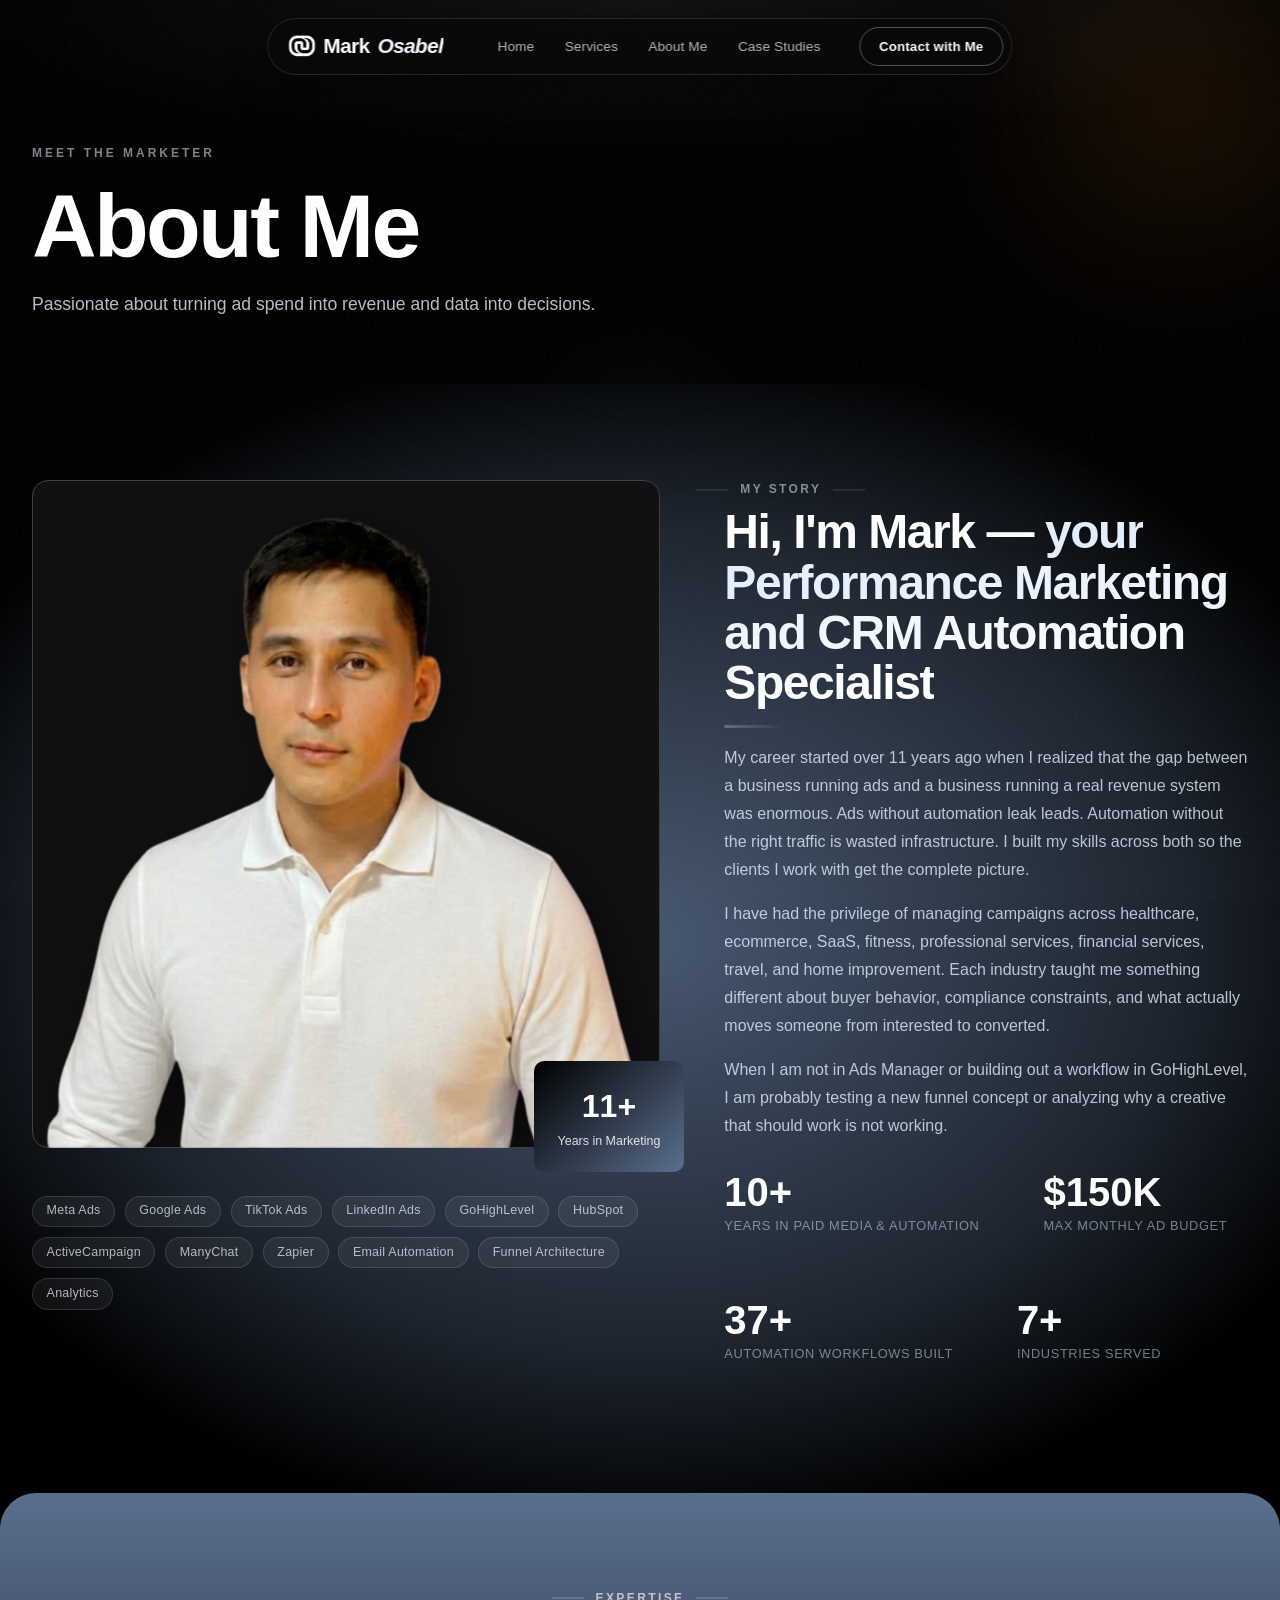
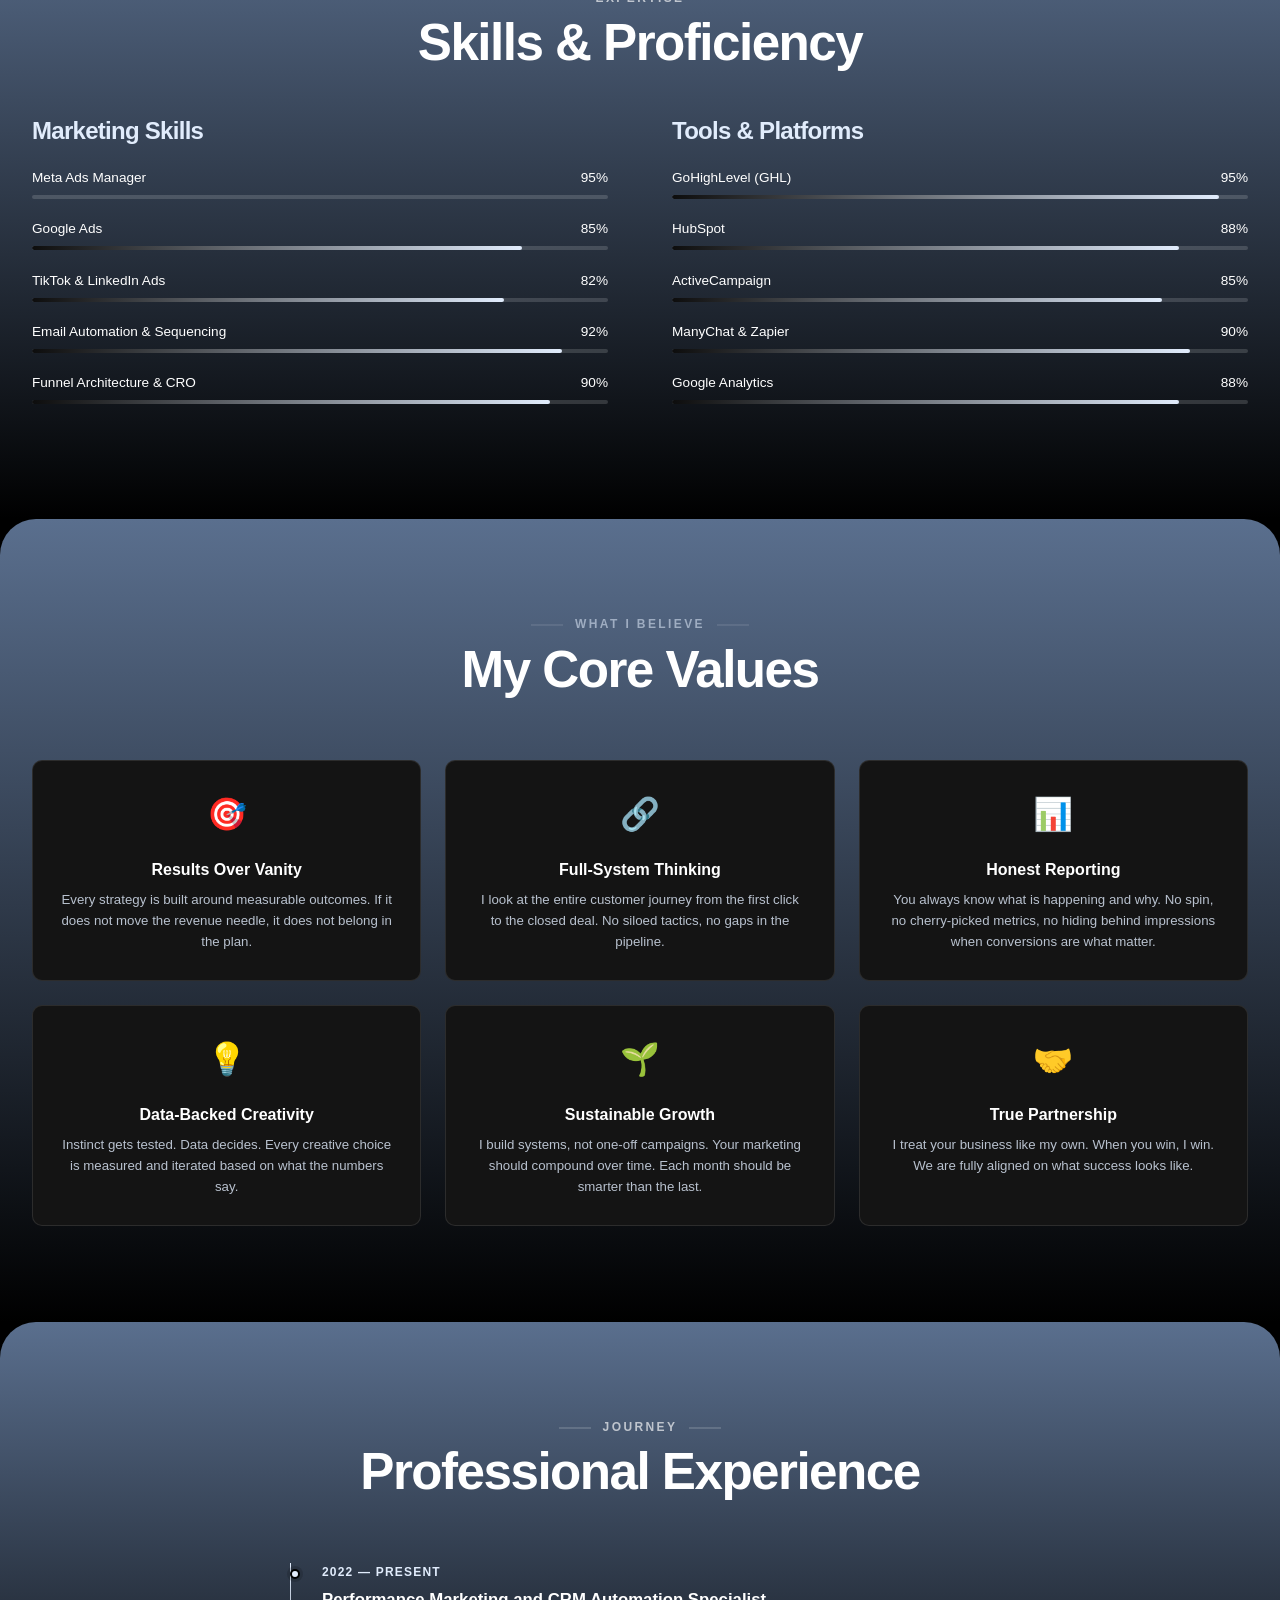
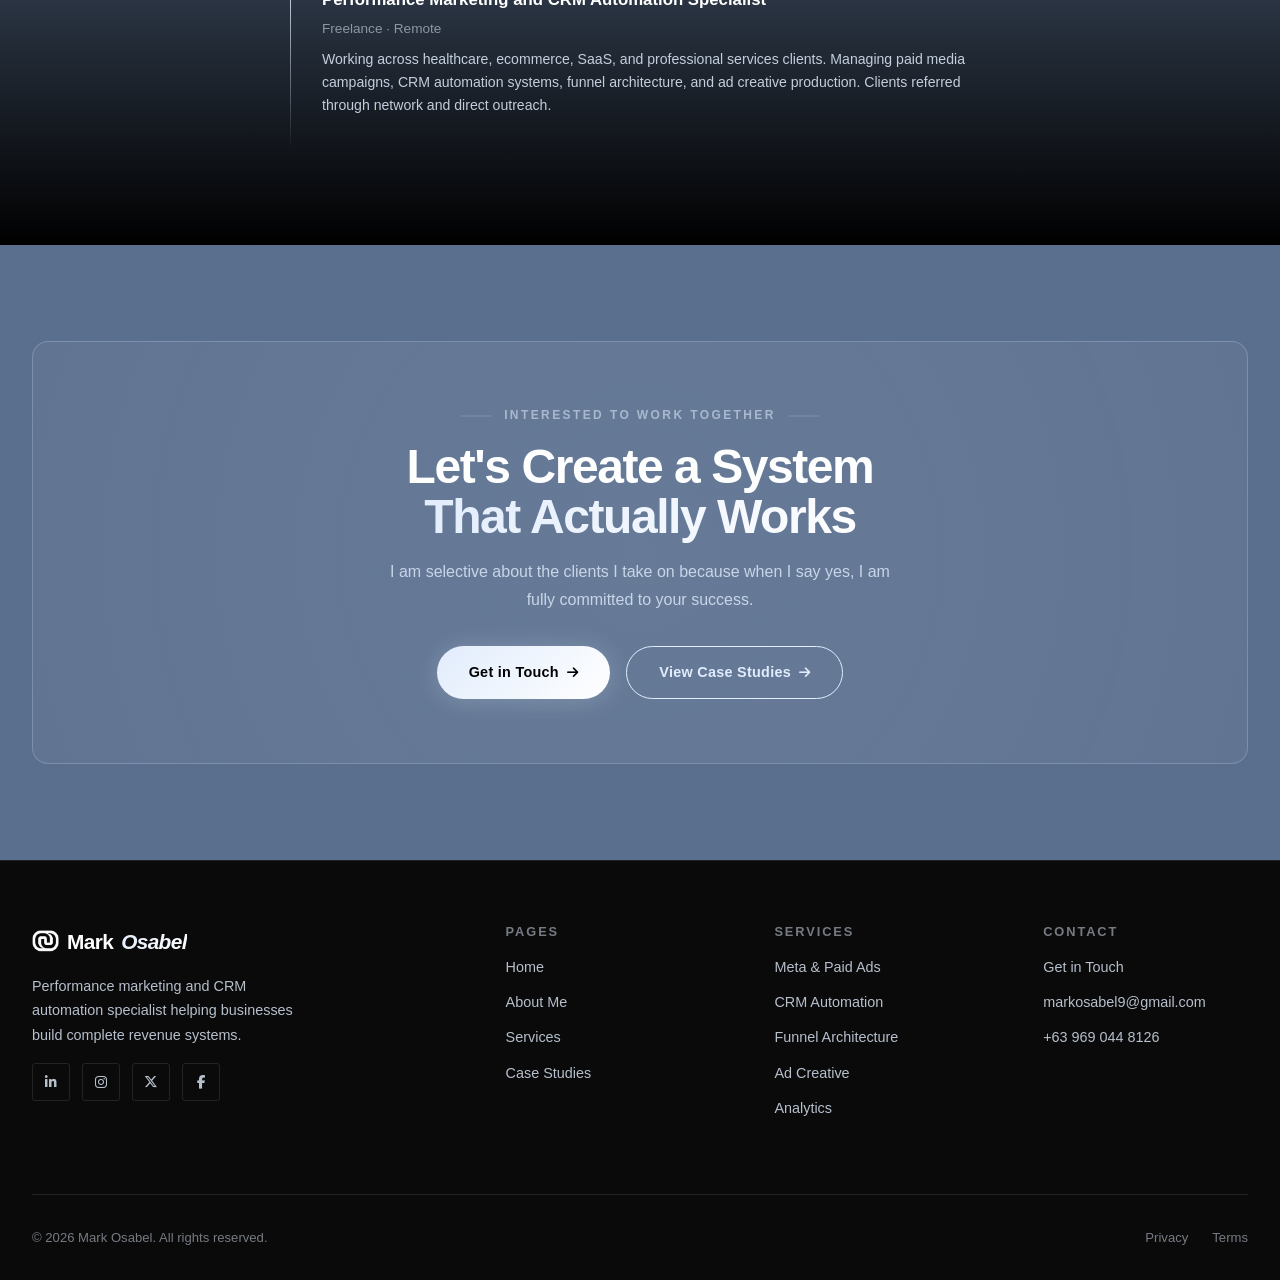
==== commit a51d34c7: "mobile responsive" ====
--- a/about.html
+++ b/about.html
@@ -1,3 +1,4 @@
+  <meta name="viewport" content="width=device-width, initial-scale=1.0, maximum-scale=1, user-scalable=0" />
 <!DOCTYPE html>
 <html lang="en">
 <head>
--- a/css/main.css
+++ b/css/main.css
@@ -1,3 +1,49 @@
+/* ==================== MOBILE RESPONSIVE ENHANCEMENTS ==================== */
+@media (max-width: 900px) {
+  .sc-grid {
+    grid-template-columns: 1fr;
+    gap: 1.25rem;
+  }
+  .sc-card {
+    min-height: 260px !important;
+  }
+}
+
+@media (max-width: 768px) {
+  .stats-row {
+    flex-direction: column;
+    gap: var(--space-md);
+  }
+  .footer-inner {
+    padding: 0 var(--space-sm);
+  }
+}
+
+@media (max-width: 540px) {
+  .section {
+    padding: var(--space-md) 0;
+  }
+  .btn {
+    padding: 0.7rem 1.2rem;
+    font-size: 0.95rem;
+  }
+  .footer-top {
+    gap: var(--space-sm);
+  }
+  .footer-brand p {
+    max-width: 100%;
+  }
+  .service-card {
+    padding: 1.2rem 0.7rem;
+  }
+}
+
+@media (max-width: 400px) {
+  .nav-mobile-overlay a {
+    font-size: 1.5rem;
+    padding: 0.5rem 1rem;
+  }
+}
 # Gradient divider between hero and bento grid
 .section-gradient-divider {
   width: 100%;
--- a/css/animations.css
+++ b/css/animations.css
@@ -1,3 +1,13 @@
+/* ==================== MOBILE RESPONSIVE ENHANCEMENTS ==================== */
+@media (max-width: 540px) {
+  .reveal, .reveal-left, .reveal-right, .reveal-scale {
+    transition-duration: 0.5s;
+    font-size: 1rem;
+  }
+  .stagger-children > * {
+    font-size: 1rem;
+  }
+}
 /* ============================================================
    FILE: css/animations.css
    Keyframes, Scroll-triggered Animations, Transitions
--- a/css/components.css
+++ b/css/components.css
@@ -1,3 +1,32 @@
+@media (max-width: 540px) {
+  .carousel-wrap {
+    padding: 0.5rem 0;
+  }
+  .carousel-slide {
+    min-width: 100vw;
+    box-sizing: border-box;
+  }
+  .testimonial-card {
+    padding: 1.1rem 0.5rem;
+    font-size: 0.98rem;
+  }
+}
+/* ==================== MOBILE RESPONSIVE ENHANCEMENTS ==================== */
+@media (max-width: 900px) {
+  .sc-grid {
+    grid-template-columns: 1fr;
+    gap: 1.25rem;
+  }
+  .sc-card {
+    min-height: 220px !important;
+  }
+}
+
+@media (max-width: 540px) {
+  .service-card {
+    padding: 1.1rem 0.5rem;
+  }
+}
 /* Case Studies Filter Tabs — Match Let's Talk Button */
 /* Filter-tab button: only change to white bg and black font on hover/active/focus, keep previous size and style */
 .filter-tab.btn {
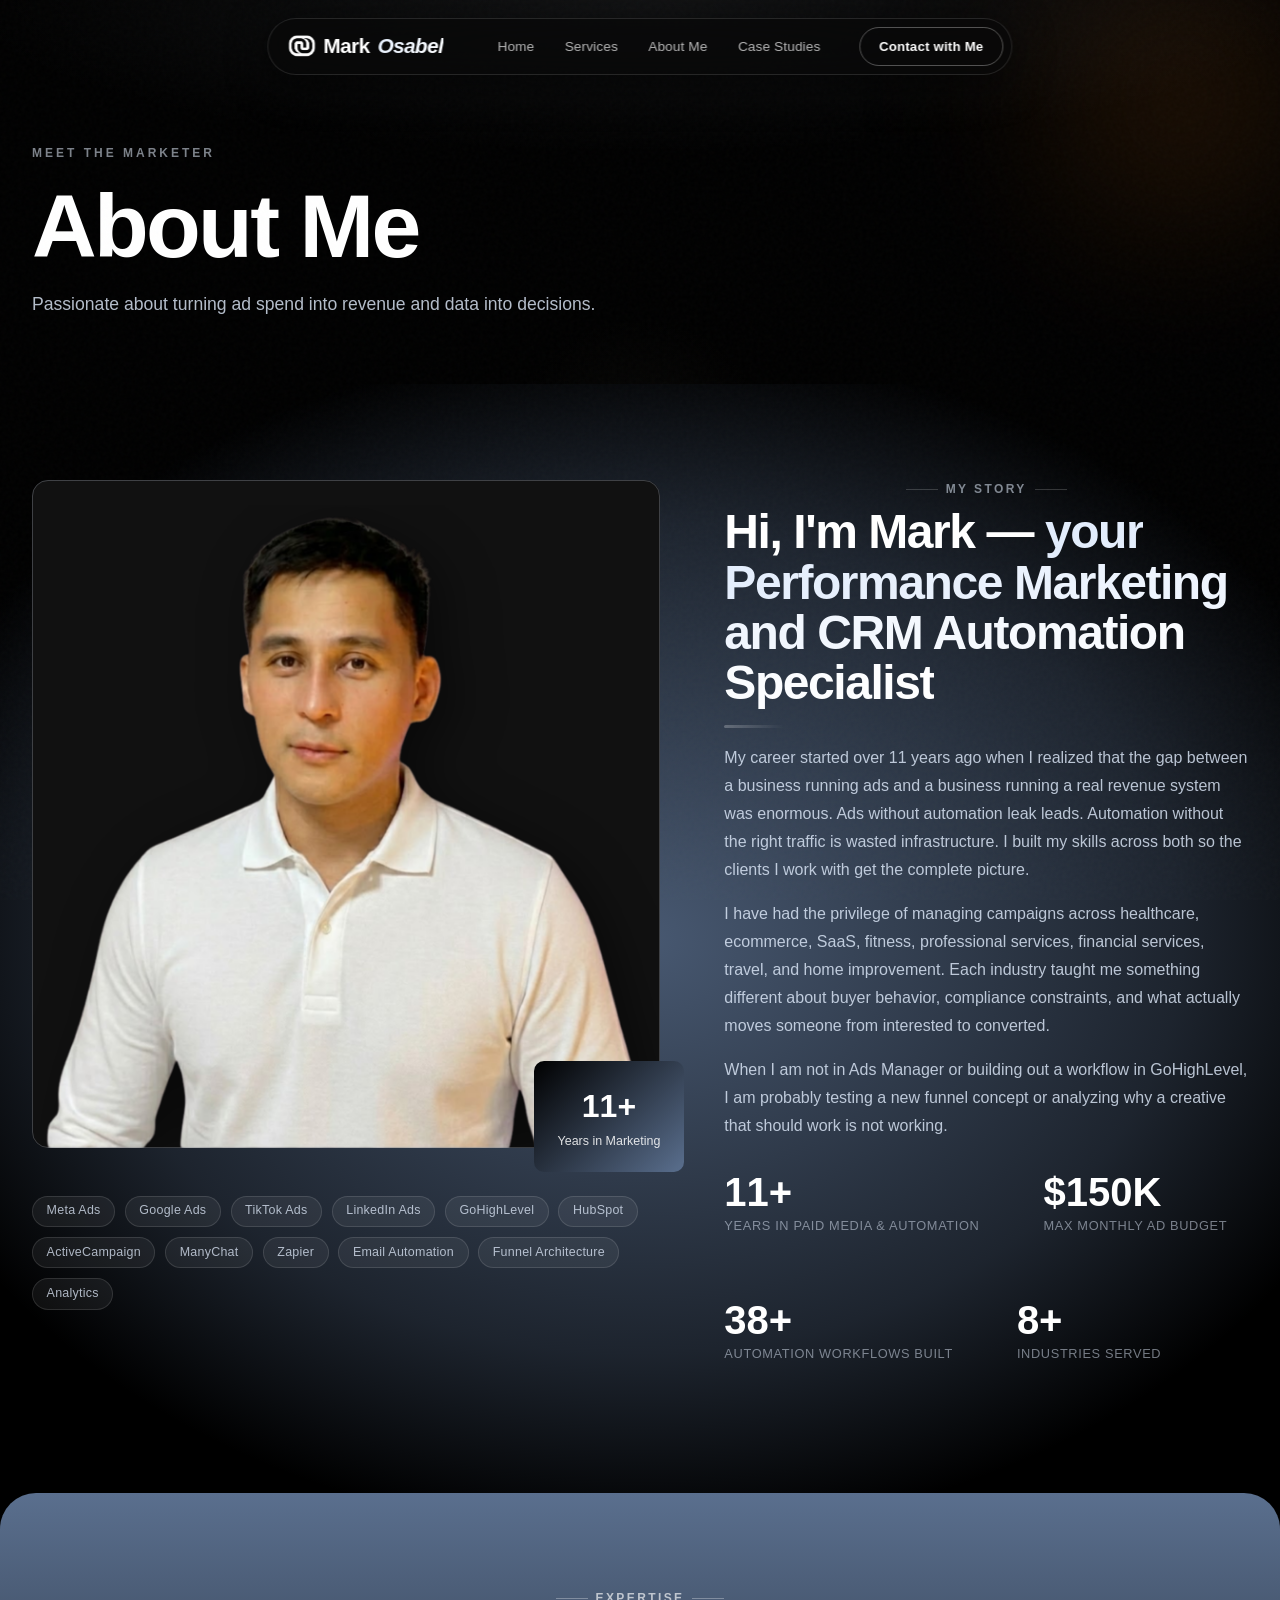
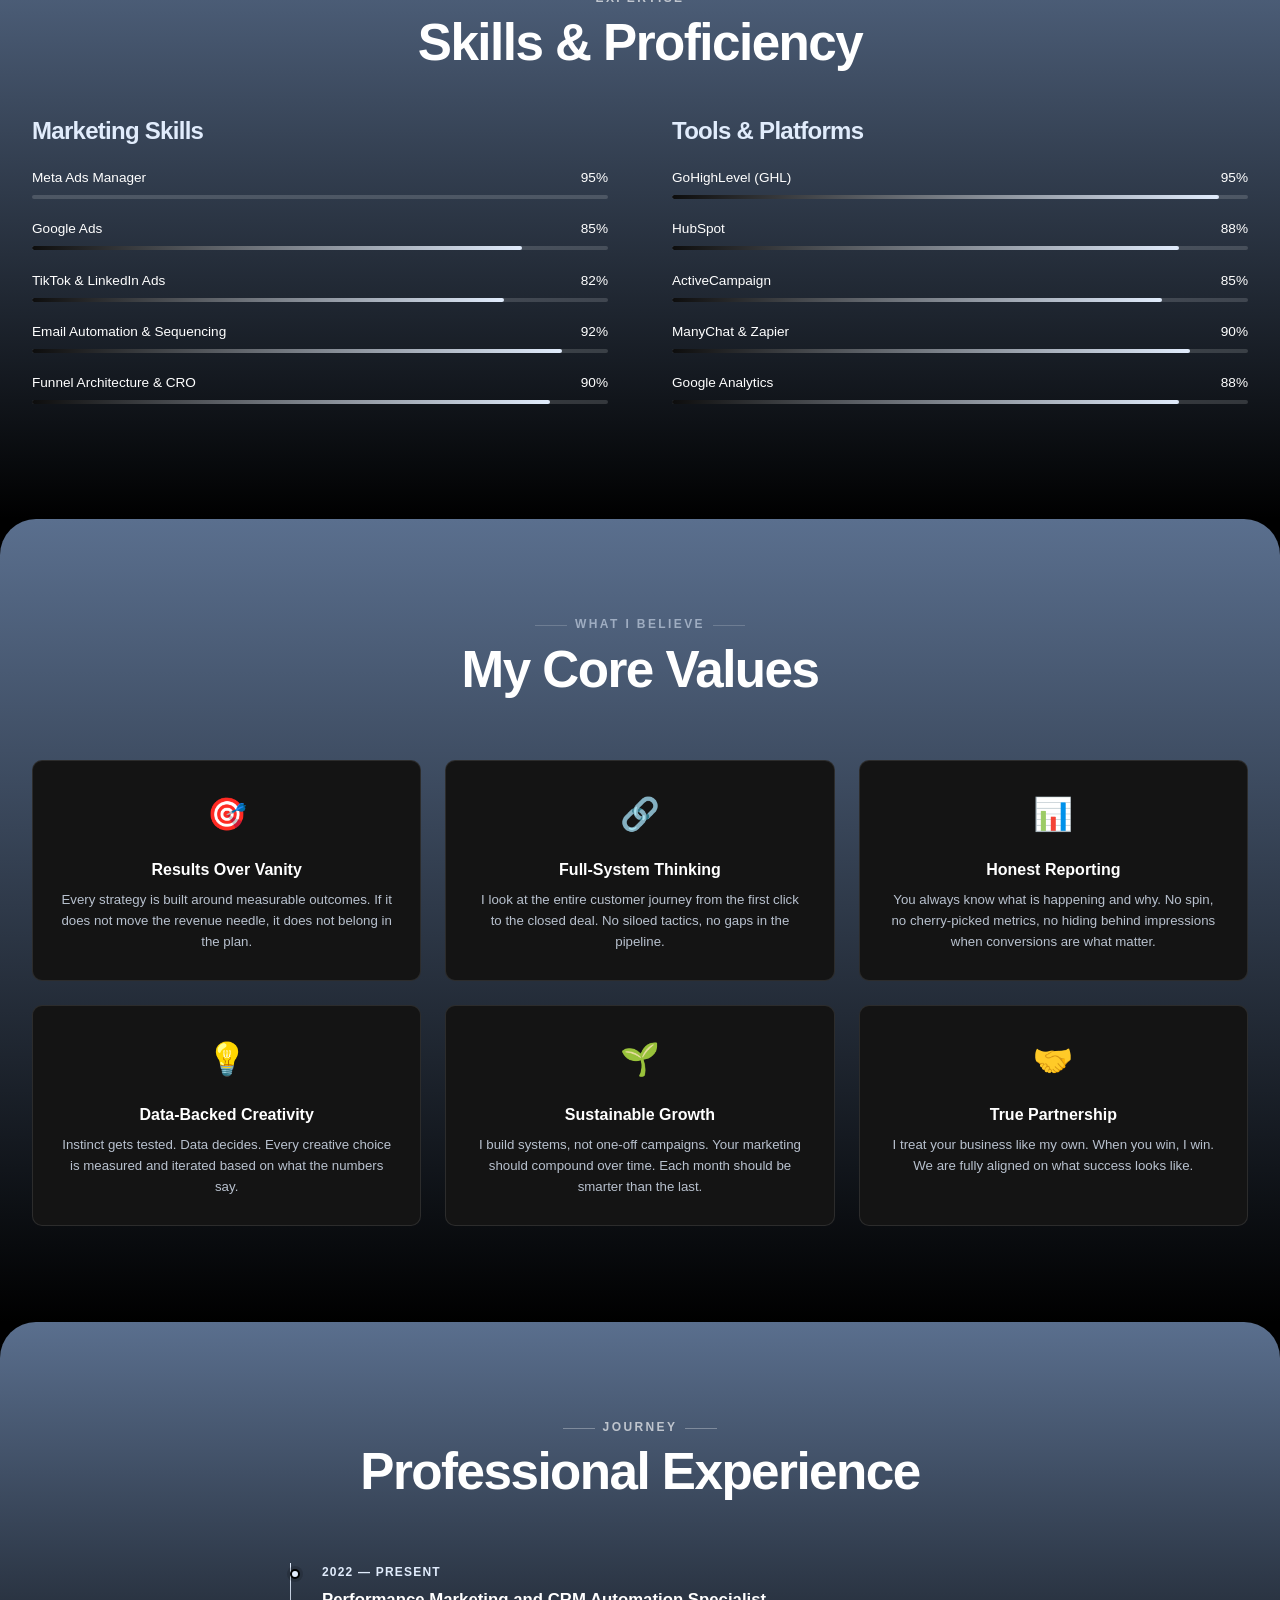
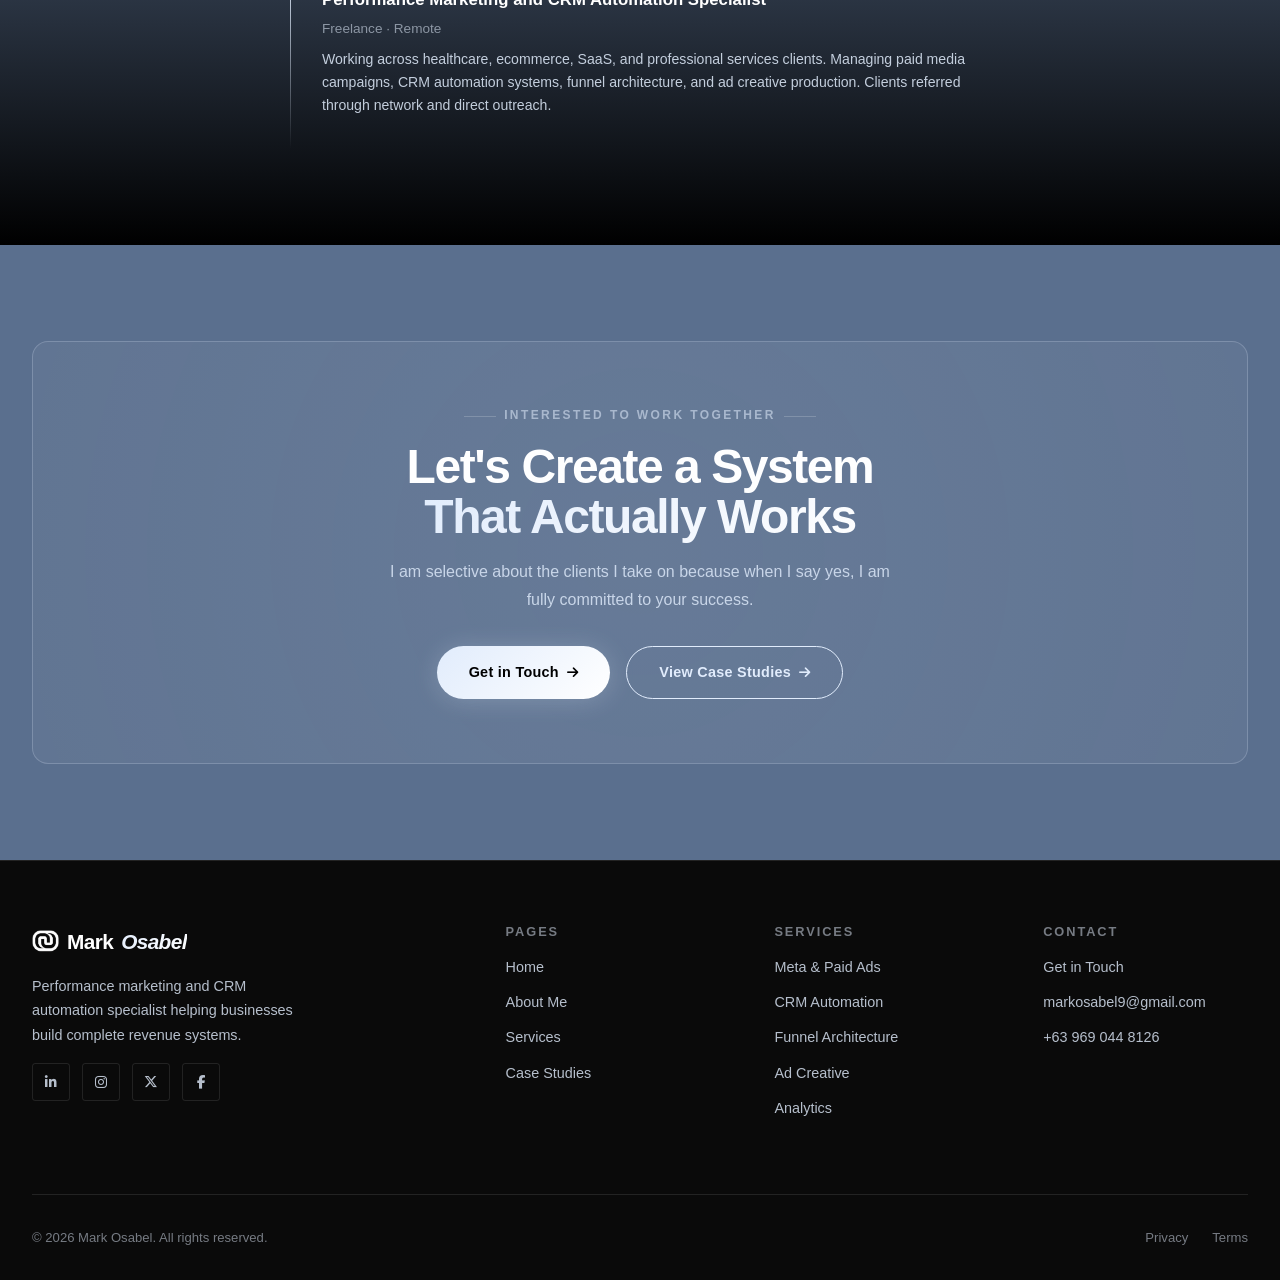
==== commit bd96afaa: "style: enhance mobile responsiveness for about section and hero layout" ====
--- a/about.html
+++ b/about.html
@@ -174,6 +174,29 @@
     @media (max-width: 540px) {
       .values-grid { grid-template-columns: 1fr; }
     }
+
+    @media (max-width: 900px) {
+  .reveal-right h2 {
+    text-align: center !important;
+  }
+
+  .reveal-right p {
+    text-align: center;
+  }
+
+  .reveal-right .divider {
+    margin: var(--space-sm) auto;
+  }
+
+  .reveal-right .stats-row {
+    align-items: center;
+    text-align: center;
+  }
+
+  .reveal-right .stat-item {
+    align-items: center;
+  }
+}
 
     /* ---- Navbar: floating pill ---- */
     #navbar {
--- a/css/main.css
+++ b/css/main.css
@@ -1,3 +1,64 @@
+@media (max-width: 900px) {
+  .about-story-title, .about-title, .about-header {
+    text-align: center !important;
+    width: 100%;
+    margin-left: auto;
+    margin-right: auto;
+  }
+  .about-skills, .about-pills, .skills-pills, .about-meta-pills {
+    display: flex !important;
+    flex-wrap: wrap;
+    justify-content: center !important;
+    gap: 0.5rem;
+    width: 100%;
+    margin-left: auto;
+    margin-right: auto;
+  }
+}
+@media (max-width: 900px) {
+  #about-snap .stats-row {
+    align-items: center;
+    text-align: center;
+  }
+
+  #about-snap .stat-item {
+    align-items: center;
+  }
+
+  #about-snap .section-title,
+  #about-snap p {
+    text-align: center;
+  }
+
+  #about-snap .divider {
+    margin: var(--space-sm) auto;
+  }
+
+  #about-snap .btn {
+    display: flex;
+    margin: 0 auto;
+    width: fit-content;
+  }
+}
+@media (max-width: 900px) {
+  .about-section-title, .about-preview-title, .about-title, .about-header {
+    text-align: center !important;
+    width: 100%;
+    margin-left: auto;
+    margin-right: auto;
+  }
+}
+@media (max-width: 900px) {
+  #hero {
+    min-height: 120vh;
+  }
+  .hero-bg {
+    min-height: 120vh;
+    height: 120vh;
+    background-size: cover !important;
+    background-position: center center !important;
+  }
+}
 /* ==================== MOBILE RESPONSIVE ENHANCEMENTS ==================== */
 @media (max-width: 900px) {
   .sc-grid {
@@ -5,7 +66,84 @@
     gap: 1.25rem;
   }
   .sc-card {
-    min-height: 260px !important;
+    min-height: unset;
+    height: auto;
+    width: 100%;
+    box-sizing: border-box;
+    padding: 1rem 0.5rem;
+  }
+  .sc-card-img-wrap {
+    min-height: 100px;
+    max-height: 180px;
+    height: auto;
+  }
+  .sc-card-img-wrap img {
+    width: 100%;
+    height: auto;
+    object-fit: cover;
+  }
+  .sc-title {
+    font-size: 1.1rem;
+  }
+  .sc-desc {
+    font-size: 0.98rem;
+  }
+  .stats-row {
+    flex-direction: column;
+    gap: 1.5rem;
+    align-items: flex-start;
+  }
+  .section {
+    padding: 1.5rem 0.5rem;
+  }
+  .hero {
+    padding: 2.5rem 0.5rem 2rem 0.5rem;
+    text-align: center;
+  }
+  .hero .hero-title {
+    font-size: 2rem;
+  }
+  .hero .hero-desc {
+    font-size: 1.1rem;
+  }
+  .hero .hero-btns, .hero-actions {
+    flex-direction: row !important;
+    justify-content: center;
+    align-items: center;
+    gap: 1rem;
+    width: 100%;
+    flex-wrap: wrap;
+  }
+  .hero .hero-btns > *, .hero-actions > * {
+    flex: 1 1 45%;
+    min-width: 140px;
+    max-width: 260px;
+    margin: 0.25rem 0;
+  }
+  .hero .hero-title, .hero-name {
+    font-size: clamp(2.1rem, 7vw, 2.7rem) !important;
+    text-align: left;
+    margin-bottom: 0.5rem;
+    white-space: normal;
+  }
+  .hero-role {
+    font-size: 1.1rem;
+    margin-bottom: 1.2rem;
+    gap: 0.3rem;
+    text-align: left;
+  }
+  .hero-quote {
+    padding: 0.7rem 1rem;
+    margin-bottom: 1.2rem;
+    font-size: 1rem;
+    text-align: left;
+  }
+  .hero-quote blockquote {
+    font-size: 1rem;
+  }
+  .hero .hero-desc {
+    font-size: 1.05rem;
+    text-align: left;
   }
 }
 
@@ -19,14 +157,8 @@
   }
 }
 
-@media (max-width: 540px) {
-  .section {
-    padding: var(--space-md) 0;
-  }
-  .btn {
-    padding: 0.7rem 1.2rem;
-    font-size: 0.95rem;
-  }
+/* Desktop layout forced on all screen sizes: Remove mobile overrides */
+
   .footer-top {
     gap: var(--space-sm);
   }
@@ -239,7 +371,8 @@
 }
 
 .section-label {
-  display: inline-block;
+  display: block;
+  text-align: center;
   font-family: var(--font-body);
   font-size: 0.75rem;
   font-weight: 600;
@@ -254,12 +387,13 @@
 .section-label::before,
 .section-label::after {
   content: '';
-  position: absolute;
-  top: 50%;
+  position: static;
+  display: inline-block;
   width: 2rem;
   height: 1px;
   background: rgba(255, 255, 255, 0.18);
-  transform: translateY(-50%);
+  vertical-align: middle;
+  margin: 0 0.5rem;
 }
 .section-label::before { right: 100%; margin-right: -var(--space-xs); right: calc(100% - 0.25rem); }
 .section-label::after  { left: calc(100% - 0.25rem); }
@@ -402,9 +536,7 @@
   .grid-3 { grid-template-columns: repeat(2, 1fr); }
 }
 
-@media (max-width: 640px) {
-  .grid-2, .grid-3, .grid-4 { grid-template-columns: 1fr; }
-}
+
 
 /* --- Dividers --- */
 .divider {
@@ -630,7 +762,12 @@
 
 @media (max-width: 600px) {
   .sc-grid { grid-template-columns: 1fr; }
-  .sc-card--1, .sc-card--2, .sc-card--3, .sc-card--4 { min-height: 280px; }
+  .sc-card--1, .sc-card--2, .sc-card--3, .sc-card--4 {
+    min-height: unset;
+    height: auto;
+    width: 100%;
+    box-sizing: border-box;
+  }
 }
 
 /* ============================================================
--- a/css/components.css
+++ b/css/components.css
@@ -1,3 +1,50 @@
+@media (max-width: 900px) {
+  .filter-tabs, .case-studies-filters, .case-studies-tabs {
+    display: flex !important;
+    flex-wrap: wrap;
+    justify-content: flex-start;
+    gap: 0.75rem 0.75rem;
+    width: 100%;
+    margin-left: auto;
+    margin-right: auto;
+  }
+  .filter-tab.btn, .case-studies-filter-btn, .case-studies-tab-btn {
+    flex: 1 1 calc(33.33% - 0.75rem);
+    max-width: calc(33.33% - 0.75rem);
+    min-width: 110px;
+    margin-bottom: 0.5rem;
+    text-align: center;
+  }
+  /* For 5 pills: 3 on first row, 2 on second row */
+  .filter-tabs > :nth-child(4),
+  .filter-tabs > :nth-child(5) {
+    flex-basis: calc(50% - 0.75rem);
+    max-width: calc(50% - 0.75rem);
+  }
+}
+@media (max-width: 900px) {
+  .hero {
+    padding: 2.5rem 0.5rem 2rem 0.5rem;
+    text-align: center;
+  }
+  .hero .hero-title {
+    font-size: 2rem;
+  }
+  .hero .hero-desc {
+    font-size: 1.1rem;
+  }
+  .hero .hero-btns {
+    flex-direction: column;
+    gap: 1rem;
+    width: 100%;
+    align-items: center;
+  }
+  .stats-row {
+    flex-direction: column;
+    gap: 1.5rem;
+    align-items: flex-start;
+  }
+}
 @media (max-width: 540px) {
   .carousel-wrap {
     padding: 0.5rem 0;
@@ -18,7 +65,11 @@
     gap: 1.25rem;
   }
   .sc-card {
-    min-height: 220px !important;
+    min-height: unset;
+    height: auto;
+    width: 100%;
+    box-sizing: border-box;
+    padding: 1rem 0.5rem;
   }
 }
 
@@ -387,6 +438,39 @@
   .nav-links { display: none; }
   .nav-cta   { display: none; }
   .nav-hamburger { display: flex; }
+  .nav-mobile-overlay .btn-primary {
+    display: inline-block;
+    background: transparent;
+    color: #fff;
+    border: 1px solid rgba(255,255,255,0.30);
+    border-radius: 999px;
+    padding: 0.7rem 2.2rem;
+    font-size: 1.2rem;
+    font-weight: 600;
+    margin-top: 2rem;
+    margin-bottom: 0.5rem;
+    box-shadow: none;
+    transition: var(--transition);
+    text-align: center;
+  }
+  .nav-mobile-overlay .btn-primary:hover {
+    background: rgba(255,255,255,0.10);
+    border-color: rgba(255,255,255,0.55);
+    color: #fff;
+  }
+  .nav-mobile-overlay a:not(.btn-primary) {
+    font-size: 2rem;
+    padding: 0.7rem 1.5rem;
+    color: var(--text-secondary);
+    font-weight: 700;
+    border-radius: var(--radius-full);
+    margin: 0.2rem 0;
+    transition: color 0.3s, background 0.3s;
+  }
+  .nav-mobile-overlay a:not(.btn-primary):hover {
+    color: var(--cream);
+    background: rgba(255,255,255,0.05);
+  }
 }
 
 /* ============================================
